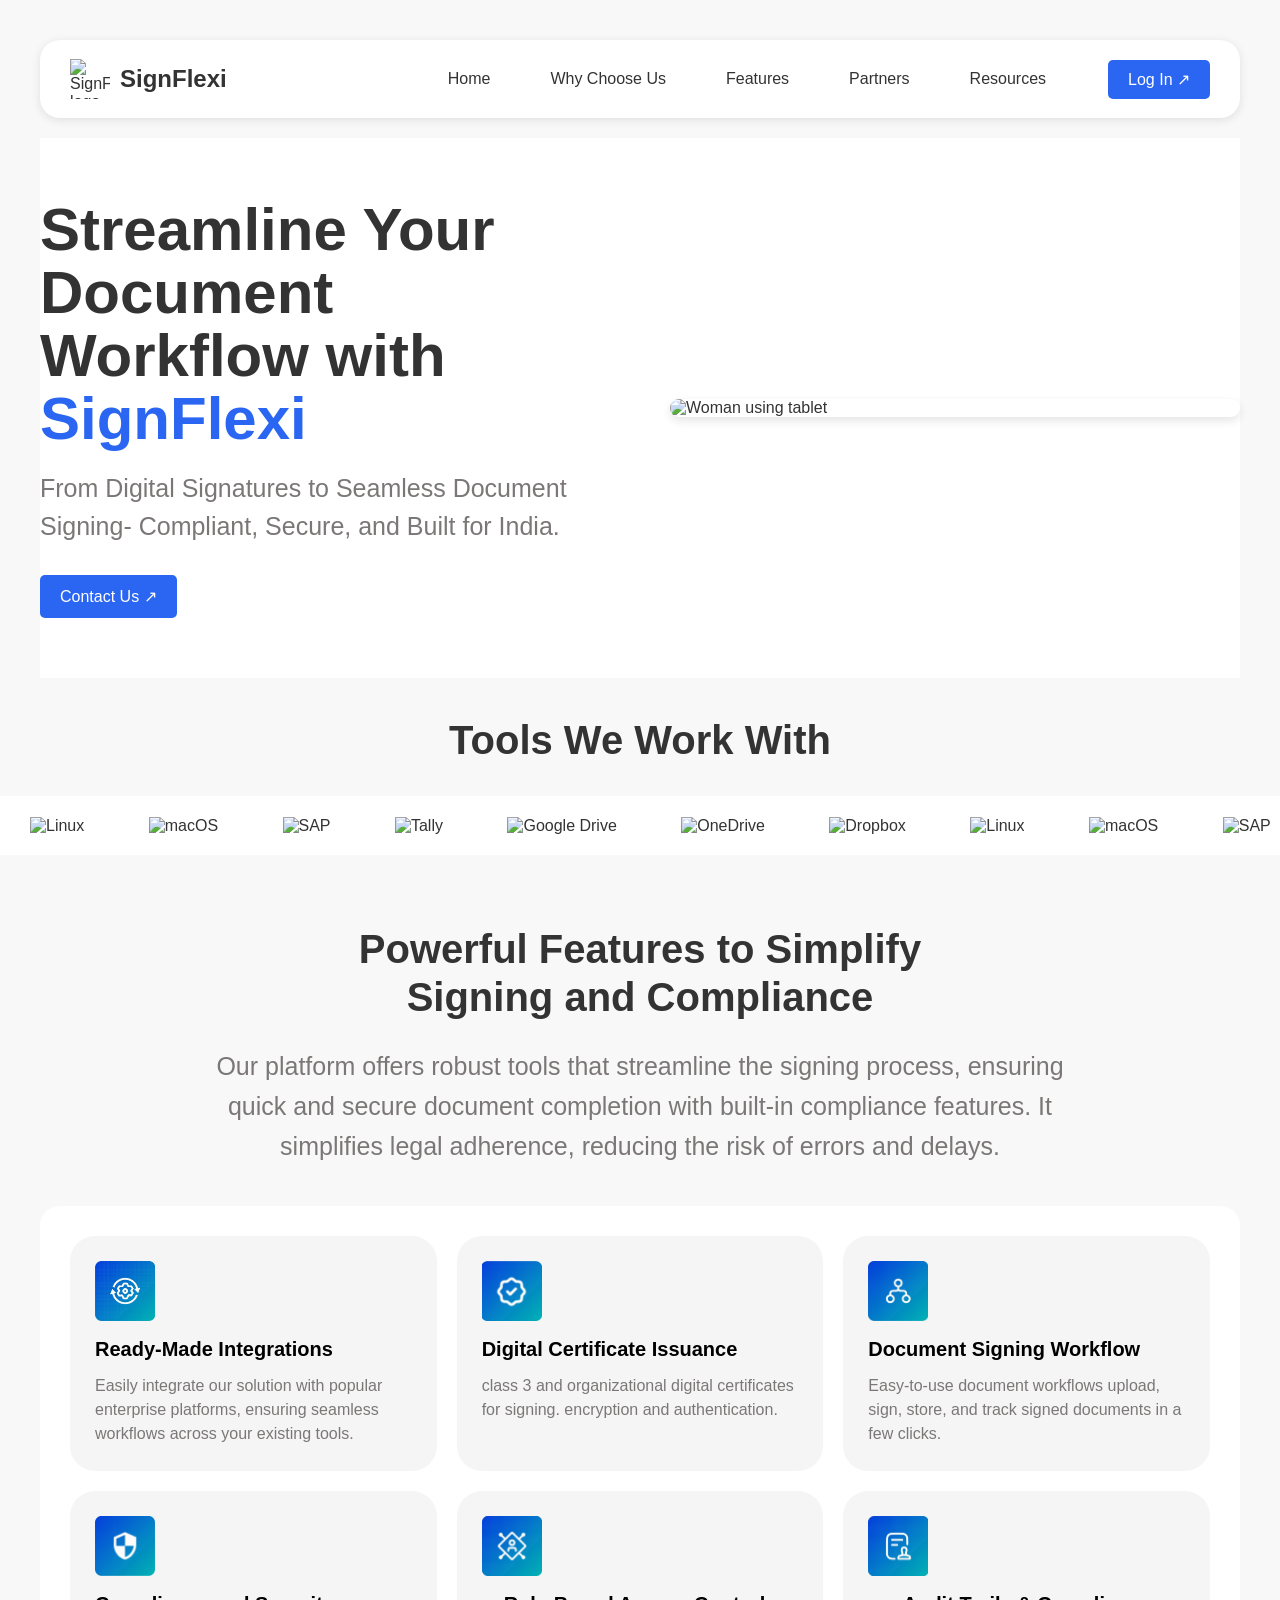
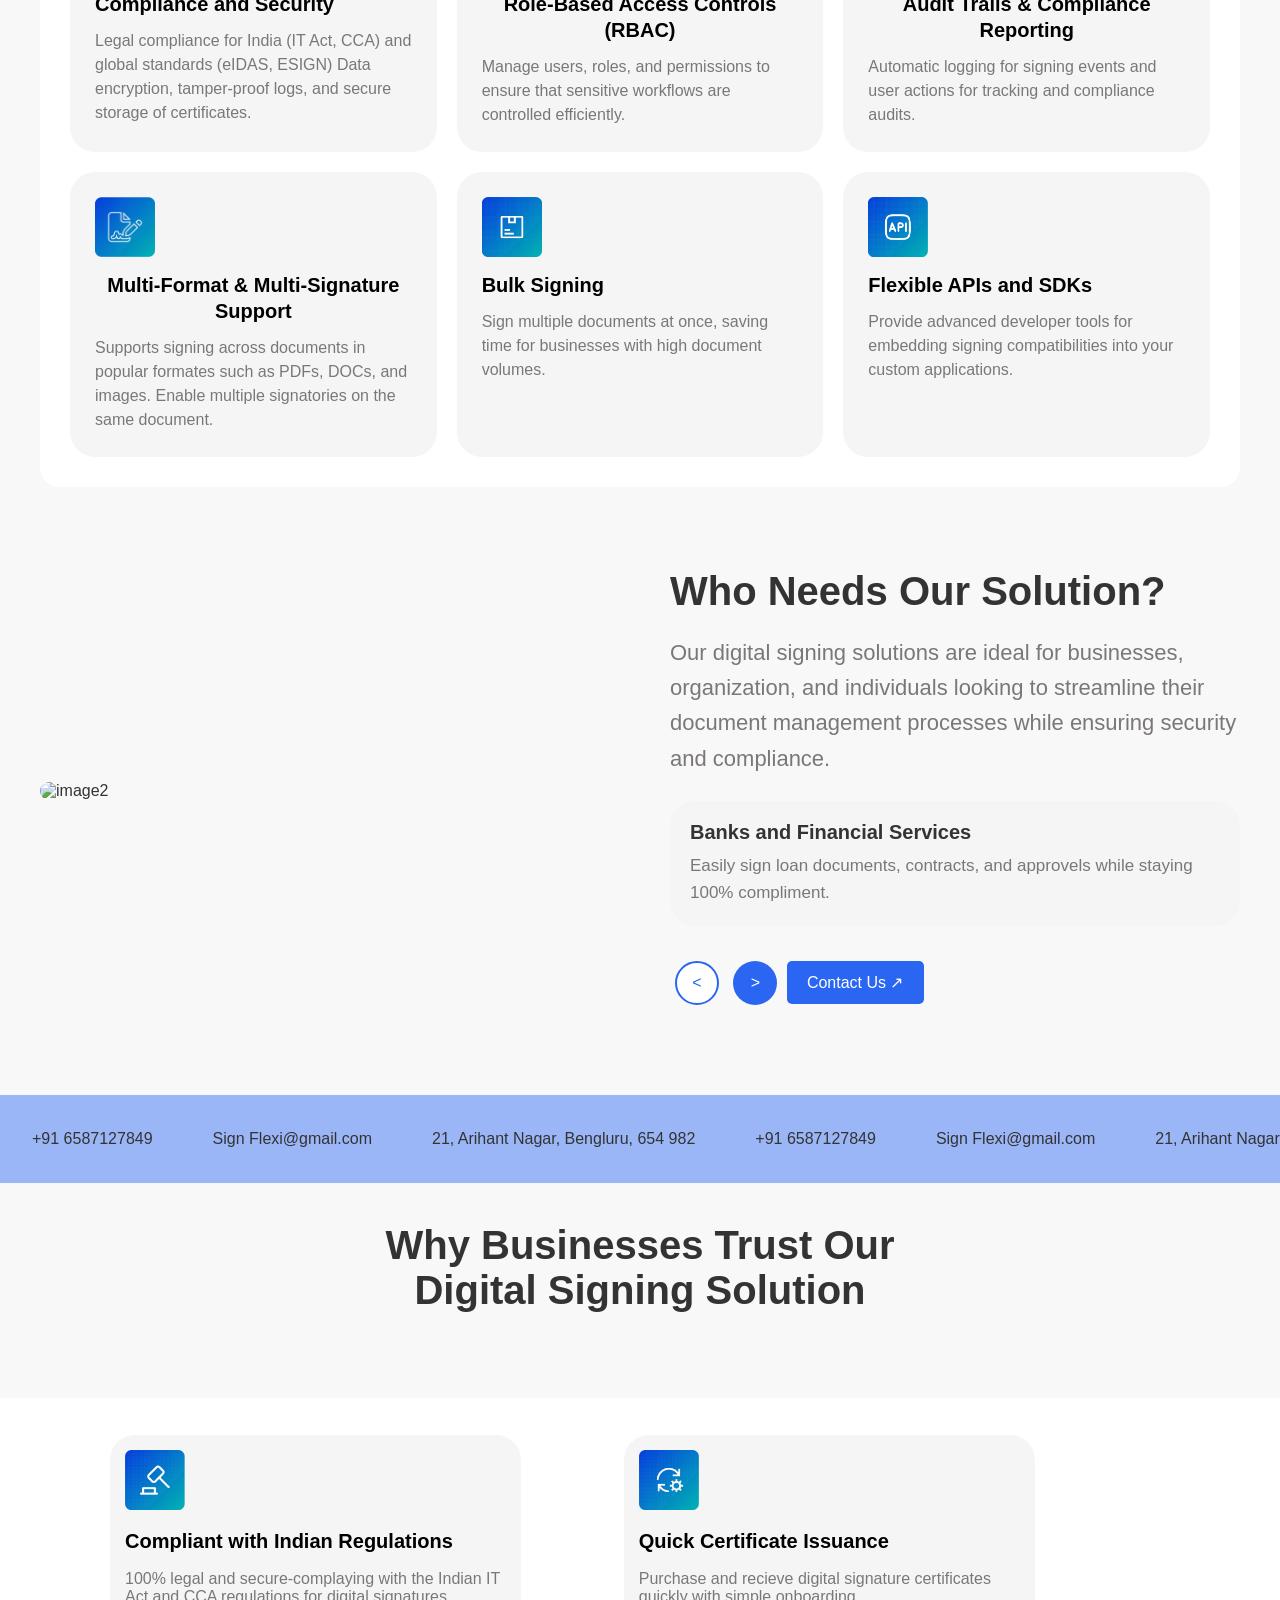
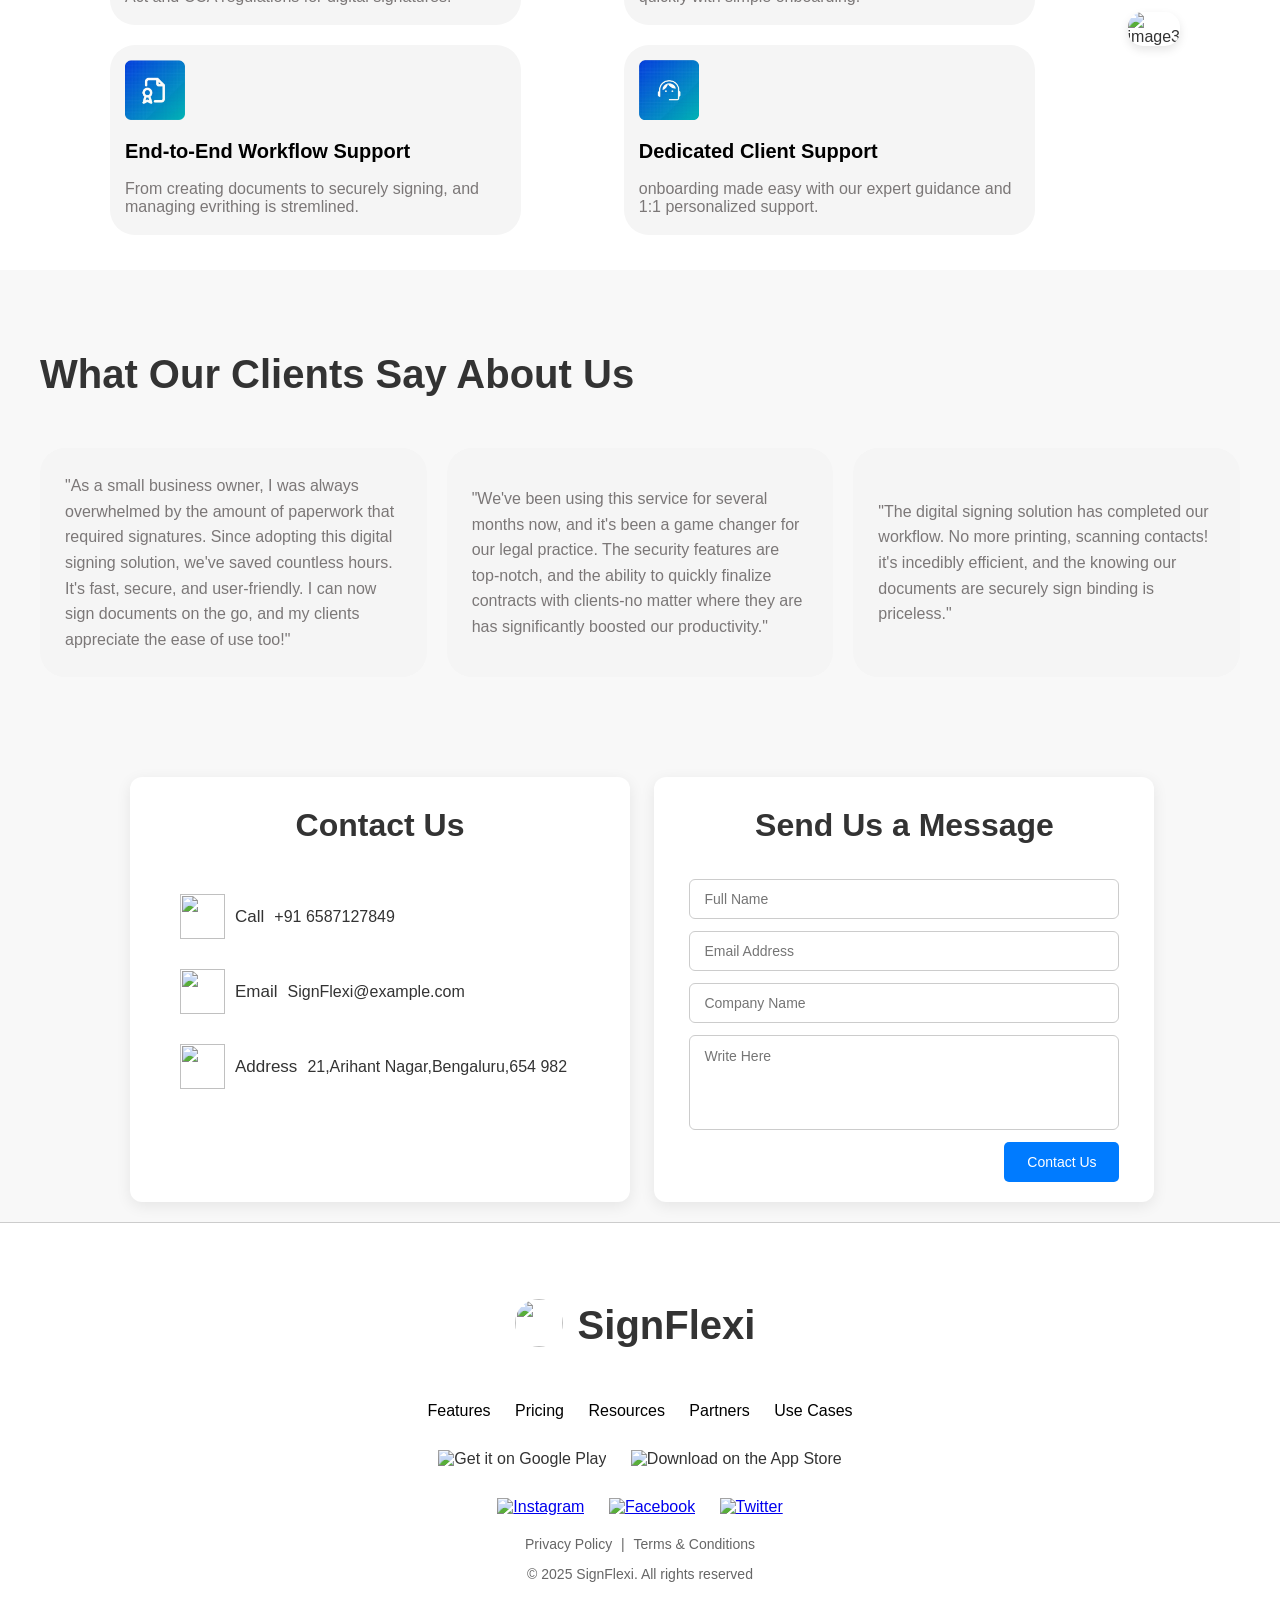
==== index.html @ f8998868 "Initial commit of existing files" ====
<!DOCTYPE html>
<html lang="en">

<head>
    <meta charset="UTF-8">
    <meta name="viewport" content="width=device-width, initial-scale=1.0">
    <title>Document</title>
    <style>
        body {
            font-family: Arial, sans-serif;
            margin: 0;
            padding: 0;
            background-color: #f8f8f8;
            color: #333;
            background-image: url("https://ecosystem.hubspot.com/marketplace/website/thrifty-theme-by-juice-tactics-snacks");
            /* background-image: url("https://img.freepik.com/free-vector/geometric-background_53876-115958.jpg?t=st=1743924946~exp=1743928546~hmac=40cf08cfdee7685ad8c302a0a9c7f4d311b266c5a59ede75f190472d97886028&w=1060"); */
        }

        * {
            box-sizing: border-box;
        }

        html {
            width: 100%;
            overflow-x: hidden;
        }

        body {
            width: 100%;
            margin: 0;
            padding: 0;
            overflow-x: hidden;
        }

        /* =========================
   HEADER / NAVIGATION
========================= */

        header {
            width: min(1200px, calc(100% - 40px));
            margin: 40px auto 20px;
            padding: 15px 30px;

            display: flex;
            align-items: center;
            justify-content: space-between;
            gap: 30px;

            background: white;
            box-shadow: 0 2px 10px rgba(0, 0, 0, 0.1);
            border-radius: 20px;

            box-sizing: border-box;
        }

        .brand {
            display: flex;
            align-items: center;
            gap: 10px;
            flex-shrink: 0;
        }

        .img-icon {
            width: 40px;
            height: 40px;
            position: static;
        }

        .img-logo {
            font-weight: bold;
            font-size: 24px;
            position: static;
            white-space: nowrap;
        }

        .button {
            margin-left: auto;
        }

        nav ul {
            display: flex;
            align-items: center;
            gap: 10px;

            list-style: none;
            padding: 0;
            margin: 0;
        }

        nav ul li {
            margin: 0;
        }

        nav ul li a {
            display: block;
            padding: 8px 10px;

            text-decoration: none;
            color: #333;
            border-radius: 6px;
            transition: 0.3s ease;
        }

        .login-btn {
            flex-shrink: 0;

            background-color: #2a66f2;
            color: white;
            padding: 10px 20px;

            border-radius: 5px;
            text-decoration: none;
            white-space: nowrap;
        }

        .hamburger {
            display: none;
        }

        /* default hover effect */
        a:hover {
            color: black;
            background: yellow;
        }

        @media (hover: hover) {

            /* when hover is supported */
            a:hover {
                color: white;
                background: black;
            }
        }

        nav ul {
            list-style: none;
            padding: 7px;
            margin: 0px;
            display: flex;
            gap: 10px;

        }

        nav ul li {
            margin: 0 15px;
        }

        nav ul li a {
            text-decoration: none;
            color: #333;
        }

        .login-btn {
            background-color: #2a66f2;
            color: white;
            padding: 10px 20px;
            border-radius: 5px;
            text-decoration: none;

        }

        /* =========================
   HERO SECTION
========================= */

        .hero {
            width: min(1200px, calc(100% - 40px));
            margin: 0 auto;

            display: flex;
            align-items: center;
            justify-content: space-between;
            gap: 60px;

            padding: 60px 0;
            background: white;
        }

        .hero-text {
            flex: 1;
            max-width: 600px;
            text-align: left;
        }

        .hero-text h1 {
            margin: 0;
            font-size: clamp(38px, 5vw, 60px);
            line-height: 1.05;
            font-weight: bold;
        }

        .hero-text span {
            color: #2a66f2;
        }

        .hero-text p {
            margin: 20px 0;
            font-size: clamp(16px, 2vw, 25px);
            line-height: 1.5;
            color: #7b7777;
        }

        .cta-btn {
            display: inline-block;

            background-color: #2a66f2;
            color: white;

            padding: 12px 20px;
            margin-top: 10px;

            border-radius: 5px;
            text-decoration: none;
            font-size: 16px;
        }

        .hero-image {
            flex: 1;
            min-width: 0;
        }

        .hero-image img {
            display: block;
            width: 100%;
            max-width: 600px;
            height: auto;

            margin-left: auto;

            border-radius: 15px;
            box-shadow: 0 4px 10px rgba(0, 0, 0, 0.1);
        }

        /* Tools Section */
        .logo-container {
            white-space: nowrap;
            overflow: hidden;
            width: 100%;
            padding: 20px 0;
            box-sizing: border-box;
            background-color: #fff;
        }

        .logo-strip {
            display: inline-block;
            animation: 0s scroll 30s linear infinite;
        }

        .logo-strip img {
            height: 35px;
            margin: 0 30px;
            vertical-align: middle;
        }

        @keyframes scroll {
            from {
                transform: translateX(100%);
            }

            to {
                transform: translateX(-100%);
            }
        }

        h2 {
            text-align: center;
            margin-top: 40px;
            font-size: 40px;
        }

        /* =========================
   POWER SECTION
========================= */

        .power {
            width: min(1000px, calc(100% - 40px));
            margin: 70px auto 40px;
            text-align: center;
        }

        .power h1 {
            margin: 0;
            padding: 0;

            font-size: clamp(30px, 4vw, 40px);
            line-height: 1.2;
        }

        .power p {
            max-width: 850px;
            margin: 25px auto 0;

            font-size: clamp(16px, 2vw, 25px);
            line-height: 1.6;

            color: #7b7777;
        }

        /* =========================
   FEATURES SECTION
========================= */

        .features {
            width: min(1200px, calc(100% - 40px));
            margin: 40px auto;
            padding: 30px;

            background: white;
            border-radius: 20px;
            text-align: center;
        }

        .first-raw {
            display: grid;
            grid-template-columns: repeat(3, 1fr);
            gap: 20px;
        }

        .container1,
        .container2,
        .container3 {
            display: contents;
        }

        .feature-card {
            width: 100%;
            min-width: 0;
            height: auto;

            padding: 25px;

            background: whitesmoke;
            color: black;

            border-radius: 25px;

            text-align: left;

            display: flex;
            flex-direction: column;
            align-items: flex-start;

            transition: transform 0.3s ease;
        }

        .feature-card:hover {
            transform: translateY(-5px);
        }

        .feature-card img {
            width: 60px;
            height: 60px;
            object-fit: cover;
            margin-bottom: 15px;
        }

        .feature-card h2 {
            margin: 0 0 12px;
            font-size: 20px;
            line-height: 1.3;
        }

        .feature-card p {
            margin: 0;
            color: #7b7777;
            line-height: 1.5;
        }

        .trust-card,
        .testimonial {
            background: whitesmoke;
            color: black;
            padding: 15px;
            margin: 10px;
            border-radius: 25px;
            display: inline-block;
            text-align: left;
            align-content: center;
            height: 215px;
            width: 375px;
        }

        /* =========================
   WHO NEEDS OUR SOLUTION
========================= */

        .who-needs {
            width: min(1200px, calc(100% - 40px));
            margin: 80px auto;

            display: grid;
            grid-template-columns: 1fr 1fr;
            align-items: center;
            gap: 60px;
        }

        .image2 {
            width: 100%;
        }

        .image2 img {
            display: block;
            width: 100%;
            height: auto;

            padding: 0;
            margin: 0;

            border-radius: 40px;
            object-fit: cover;
        }

        .who-needs>div:last-child {
            min-width: 0;
        }

        .who-needs h2 {
            margin: 0 0 20px;
            text-align: left;
            font-size: clamp(30px, 4vw, 40px);
            line-height: 1.2;
        }

        .who-needs p {
            margin: 0 0 25px;

            font-size: clamp(16px, 2vw, 22px);
            line-height: 1.6;

            color: #7b7777;
        }

        .bank-card {
            width: 100%;
            height: auto;

            padding: 20px;
            margin: 25px 0;

            background: whitesmoke;
            border-radius: 25px;

            box-sizing: border-box;
        }

        .bank-card h5 {
            margin: 0 0 8px;
            font-size: 20px;
        }

        .bank-card p {
            margin: 0;
            font-size: 17px;
        }

        /* Previous / Next buttons */
        .btn1,
        .btn2 {
            display: inline-flex;
            align-items: center;
            justify-content: center;

            width: 44px;
            height: 44px;

            padding: 0;
            margin: 10px 5px;

            border-radius: 50%;
            text-decoration: none;

            box-sizing: border-box;
        }

        .btn1 {
            background: white;
            color: #2a66f2;
            border: 2px solid #2a66f2;
        }

        .btn2 {
            background: #2a66f2;
            color: white;
        }

        .btn1 div,
        .btn2 div {
            margin: 0;
        }

        .trust-card,
        .testimonial {
            background: whitesmoke;
            color: black;
            padding: 15px;
            margin: 0px;
            border-radius: 25px;
            display: inline-block;
            text-align: left;
            align-content: center;
            height: 115px;
            width: 620px;
        }

        /* contacts Section */
        .contact-container {
            white-space: nowrap;
            color: white;
            overflow: hidden;
            width: 100%;
            padding: 20px 0;
            box-sizing: border-box;
            background-color: #9ab6f7;
        }

        .contact-strip {
            display: inline-block;
            animation: 0s scroll 30s linear infinite;
        }

        .contact-strip img {
            height: 35px;
            margin: 0 30px;
            vertical-align: middle;
        }

        @keyframes scroll {
            from {
                transform: translateX(100%);
            }

            to {
                transform: translateX(-100%);
            }
        }

        .testimonial {
            background: whitesmoke;
            color: black;
            padding: 15px;
            margin: 0px;
            border-radius: 25px;
            display: inline-block;
            text-align: left;
            align-content: center;
            height: 190px;
            width: 655px;
        }

        /* =========================
   TRUST SECTION
========================= */

        .trust-card,
        .testimonial {
            background: whitesmoke;
            color: black;
            padding: 15px;
            margin: 0px;
            border-radius: 25px;
            display: inline-block;
            text-align: left;
            align-content: center;
            height: 190px;
            width: 655px;
        }

        .trust-card h2 {
            text-align: left;
            margin-top: 16px;
            font-size: 20px;
        }

        .trust-card p {
            text-align: left;
            margin-top: 16px;
            color: #7b7777;

        }


        .trust-card img {
            height: 60px;
            width: 60px;
        }

        .trust {
            display: flex;
            align-items: center;
            justify-content: space-between;
            padding: 17px 100px;
            background: white;
            margin: 0px;
        }

        .trust-card {
            max-width: 50%;
            text-align: left;
            margin-bottom: 20px;
            margin-left: 10px;
            margin-right: 20px;
        }

        .container4 {
            margin-right: -308px;
            margin-bottom: -2px;
            margin-top: 20px;
        }

        .container5 {
            margin-right: -308px;
            margin-bottom: -2px;
            margin-top: 20px;
        }

        .image3 img {
            width: 600px;
            border-radius: 15px;
            box-shadow: 0 4px 10px rgba(0, 0, 0, 0.1);
            margin-top: -10px;
        }

        .tr a {
            position: relative;
            left: 1332px;
        }

        .review-card,
        .testimonial {
            background: whitesmoke;
            color: black;
            padding: 15px;
            margin: 0px;
            border-radius: 25px;
            display: inline-block;
            text-align: left;
            align-content: center;
            height: 190px;
            width: 655px;
        }


        /* =========================
              REVIEWS SECTION
        ========================= */

        .review {
            width: min(1200px, calc(100% - 40px));
            margin: 80px auto;

            display: grid;
            grid-template-columns: repeat(3, minmax(0, 1fr));
            gap: 20px;

            background: transparent;
            box-sizing: border-box;
        }

        .reviews {
            grid-column: 1 / -1;
            width: 100%;
        }

        .reviews h2 {
            margin: 0 0 30px;

            font-size: clamp(30px, 4vw, 40px);
            line-height: 1.2;

            text-align: left;
        }

        .container6,
        .container7,
        .container8 {
            width: 100%;
            min-width: 0;
            margin: 0;
            display: flex;
        }

        .review-card {
            width: 100%;
            min-height: 190px;
            height: 100%;

            padding: 25px;

            background: whitesmoke;
            color: black;

            border-radius: 25px;

            box-sizing: border-box;
        }

        .review-card p {
            margin: 0;

            color: #7b7777;
            line-height: 1.6;

            text-align: left;
        }

        .first-raw {
            margin: auto;
        }

        /* =========================
   CONTACT + MESSAGE SECTION
========================= */

        .contact-form,
        .message-form {
            display: inline-flex;
            vertical-align: top;

            width: 500px;
            height: 425px;

            margin: 20px 10px;
            padding: 30px 35px;

            background: white;
            border-radius: 12px;

            box-shadow: 0 4px 15px rgba(0, 0, 0, 0.08);

            box-sizing: border-box;

            position: relative;
            left: auto;
            top: 0;
        }


        /* =========================
   CONTACT FORM
========================= */

        .contact-form {
            flex-direction: column;
            margin-left: calc(50% - 510px);
            margin-right: 10px;
        }

        .contact-form h2 {
            position: static;

            margin: 0 0 35px;

            text-align: center;
            font-size: 32px;
        }

        .contact-form p {
            display: grid;
            grid-template-columns: 50px 70px 1fr;
            align-items: center;
            gap: 10px;

            margin: 12px 0;

            position: static;
        }

        .contact-form p img {
            width: 45px;
            height: 45px;

            object-fit: contain;

            position: static;
        }

        .contact-form p p1 {
            position: static;

            font-size: 17px;
            font-weight: 500;

            white-space: nowrap;
        }

        .contact-form p span {
            display: block;

            position: static;

            font-size: 16px;
            color: #333;

            line-height: 1.4;

            word-break: break-word;
        }


        /* =========================
   MESSAGE FORM
========================= */

        .message-form {
            flex-direction: column;
            margin-left: 10px;
        }

        .message-form h2 {
            margin: 0 0 35px;

            text-align: center;
            font-size: 32px;
        }

        .message-form form {
            width: 100%;
            height: auto;

            display: flex;
            flex-direction: column;

            flex: 1;
        }

        .message-form input,
        .message-form textarea {
            display: block;

            width: 100%;

            margin: 0 0 12px;
            padding: 12px 14px;

            border-radius: 6px;
            border: 1px solid #ccc;

            font-family: inherit;
            font-size: 14px;

            box-sizing: border-box;

            outline: none;

            transition: border-color 0.2s ease,
                box-shadow 0.2s ease;
        }

        .message-form input {
            height: 40px;
        }

        .message-form textarea {
            height: 95px;
            min-height: 95px;
            max-height: 95px;

            resize: none;
        }

        .message-form input:focus,
        .message-form textarea:focus {
            border-color: #2a66f2;

            box-shadow: 0 0 0 3px rgba(42, 102, 242, 0.1);
        }

        .message-form button {
            align-self: flex-end;

            width: 115px;
            height: 40px;

            margin-top: auto;

            padding: 0;

            background: #007bff;
            color: white;

            border: none;
            border-radius: 5px;

            cursor: pointer;

            font-size: 14px;

            position: static;

            transition: background 0.2s ease,
                transform 0.2s ease;
        }

        .message-form button:hover {
            background: #0056b3;
            transform: translateY(-1px);
        }

        .footer {
            text-align: center;
            background: #fff;
            padding: 40px 20px;
            border-top: 1px solid #ccc;
        }

        .contact-card {
            width: 350px;
            padding: 40px 35px;
            border-radius: 25px;
            color: #fff;
            background: linear-gradient(135deg, #0a3d91, #14b8c5);
            position: relative;
        }

        .contact-card h2 {
            font-size: 32px;
            margin-bottom: 35px;
        }

        .info {
            display: flex;
            align-items: center;
            margin-bottom: 25px;
        }

        .icon {
            width: 48px;
            height: 48px;
            background: rgba(255, 255, 255, 0.2);
            border-radius: 50%;
            display: flex;
            align-items: center;
            justify-content: center;
            margin-right: 15px;
            font-size: 18px;
        }

        .text h4 {
            font-size: 18px;
            margin-bottom: 4px;
        }

        .text p {
            font-size: 14px;
            opacity: 0.9;
        }

        .social {
            position: absolute;
            bottom: 25px;
            left: 35px;
            display: flex;
            gap: 15px;
        }

        .social span {
            width: 40px;
            height: 40px;
            background: rgba(255, 255, 255, 0.2);
            border-radius: 50%;
            display: flex;
            align-items: center;
            justify-content: center;
            cursor: pointer;
            transition: 0.3s;
        }

        .social span:hover {
            background: rgba(255, 255, 255, 0.35);
        }


        .logo-section {
            display: flex;
            justify-content: center;
            align-items: center;
            gap: 10px;
            margin-bottom: 20px;
        }

        .logo-section img {
            left: 0px;
        }

        .logo-section h2 {
            position: relative;
            right: 10px;
        }

        .logo {
            width: 40px;
            height: 40px;
        }

        .footer-nav {
            margin-bottom: 20px;
        }

        .footer-nav a {
            margin: 0 10px;
            text-decoration: none;
            color: #000;
            font-weight: 500;
        }

        .store-buttons {
            position: relative;
        }

        .store-buttons img {
            height: 40px;
            margin: 10px;
        }

        .social-icons {
            margin: 20px 0;
            position: relative;
        }

        .social-icons a img {
            width: 35px;
            height: 30px;
            margin: 0 10px;
        }

        .footer-bottom {
            font-size: 14px;
            color: #666;
        }

        .footer-bottom a {
            text-decoration: none;
            color: #666;
            margin: 0 5px;
        }

        .h1 {
            flex-direction: column;
        }

        .contact-form p {
            display: flex;
            align-items: center;
            gap: 10px;
            margin: 15px;
        }

        .contact-form p span {
            position: static !important;
            left: 0 !important;
            top: 0 !important;
        }

        .contact-form p p1 {
            position: static !important;
            left: 0 !important;
            bottom: 0 !important;
        }

        /* =========================================================
   RESPONSIVE DESIGN
   Desktop CSS above this section remains unchanged.
========================================================= */


        /* =========================================================
   TABLET / SMALL LAPTOP
   1024px and below
========================================================= */

        @media (max-width: 1024px) {

            /* =========================
       GLOBAL
    ========================= */

            header,
            .hero,
            .features,
            .who-needs,
            .review {
                width: calc(100% - 40px);
            }


            /* =========================
       HEADER / NAVBAR
    ========================= */

            header {
                margin: 25px auto 15px;
                padding: 12px 20px;
                gap: 15px;
            }

            .img-icon {
                width: 36px;
                height: 36px;
            }

            .img-logo {
                font-size: 21px;
            }

            nav ul {
                gap: 4px;
            }

            nav ul li {
                margin: 0 5px;
            }

            nav ul li a {
                padding: 7px 8px;
                font-size: 13px;
            }

            .login-btn {
                padding: 9px 15px;
                font-size: 13px;
            }


            /* =========================
       HERO
    ========================= */

            .hero {
                gap: 35px;
                padding: 45px 0;
            }

            .hero-text h1 {
                font-size: clamp(34px, 5vw, 48px);
            }

            .hero-text p {
                font-size: 17px;
            }


            /* =========================
       TOOLS / LOGOS
    ========================= */

            .logo-strip img {
                height: 30px;
                margin: 0 18px;
            }


            /* =========================
       POWER SECTION
    ========================= */

            .power {
                width: calc(100% - 40px);
                margin: 55px auto 30px;
            }

            .power h1 {
                font-size: 34px;
            }

            .power p {
                font-size: 18px;
            }


            /* =========================
       FEATURES
    ========================= */

            .features {
                padding: 25px;
            }

            .first-raw {
                grid-template-columns: repeat(2, minmax(0, 1fr));
                gap: 15px;
            }

            .feature-card {
                padding: 20px;
            }

            .feature-card img {
                width: 50px;
                height: 50px;
            }

            .feature-card h2 {
                font-size: 17px;
            }

            .feature-card p {
                font-size: 14px;
            }


            /* =========================
       WHO NEEDS
    ========================= */

            .who-needs {
                grid-template-columns: 1fr 1fr;
                gap: 35px;
                margin: 60px auto;
            }

            .who-needs h2 {
                font-size: 32px;
            }

            .who-needs p {
                font-size: 17px;
            }

            .bank-card {
                padding: 18px;
            }


            /* =========================
       TRUST SECTION
    ========================= */

            .trust {
                padding: 20px 35px;
            }

            .trust-card {
                width: min(100%, 600px);
                max-width: 100%;
            }

            .container4,
            .container5 {
                margin-right: 0;
            }

            .image3 img {
                width: min(100%, 500px);
                height: auto;
            }

            .tr a {
                left: 0;
            }


            /* =========================
       REVIEWS
    ========================= */

            .review {
                gap: 15px;
                margin: 60px auto;
            }

            .review-card {
                min-height: 190px;
                height: 100%;
                padding: 20px;
            }

            .reviews h2 {
                font-size: 32px;
            }


            /* =========================
       CONTACT + MESSAGE
    ========================= */

            .contact-form,
            .message-form {
                width: calc(50% - 25px) !important;
                max-width: 500px;
                height: 400px !important;

                position: static !important;

                margin: 20px 10px !important;
                left: auto !important;
                right: auto !important;
                top: auto !important;

                vertical-align: top;
            }

            .contact-form h2,
            .message-form h2 {
                position: static !important;
                margin: 0 0 30px;
                text-align: center;
            }

            .contact-form p {
                position: static !important;
                margin: 15px 0;
            }

            .contact-form p span,
            .contact-form p p1 {
                position: static !important;
            }

            .message-form form {
                height: auto;
            }

            .message-form input,
            .message-form textarea {
                width: 100%;
            }

            .message-form button {
                position: static !important;
                left: auto !important;
            }


            /* =========================
       FOOTER
    ========================= */

            .footer {
                padding: 35px 20px;
            }

        }


        /* =========================================================
   TABLET / MOBILE
   768px and below
========================================================= */

        @media (max-width: 768px) {

            /* =========================
       GLOBAL
    ========================= */

            body {
                overflow-x: hidden;
            }

            header,
            .hero,
            .features,
            .who-needs,
            .review {
                width: calc(100% - 30px);
            }


            /* =========================
       NAVBAR
    ========================= */

            header {
                margin: 15px auto;
                padding: 10px 15px !important;

                flex-direction: row;
                align-items: center;
                justify-content: space-between;

                gap: 10px;
            }

            .brand {
                flex-shrink: 0;
            }

            .img-icon {
                width: 32px;
                height: 32px;
            }

            .img-logo {
                font-size: 19px;
            }

            .hamburger {
                display: block !important;

                font-size: 28px;

                background: none;
                border: none;

                cursor: pointer;

                margin-left: auto;
            }

            .button ul {
                display: none;

                flex-direction: column;
                align-items: center;

                width: 100%;

                padding: 10px 0;
                margin: 0;

                gap: 5px;
            }

            .button ul.show {
                display: flex !important;
            }

            .button ul li {
                width: 100%;
                margin: 0;
                text-align: center;
            }

            .button ul li a {
                width: 100%;
                padding: 10px;
            }

            .login-btn {
                display: block;
                margin: 5px auto;
            }


            /* =========================
       HERO
    ========================= */

            .hero {
                flex-direction: column;

                gap: 30px;
                padding: 35px 15px;

                text-align: center;
            }

            .hero-text {
                width: 100%;
                max-width: 100%;
                text-align: center;
            }

            .hero-text h1 {
                font-size: clamp(30px, 7vw, 42px);
            }

            .hero-text p {
                font-size: 16px;
                line-height: 1.5;
            }

            .hero-image {
                width: 100%;
            }

            .hero-image img {
                width: 100%;
                max-width: 600px;
                margin: 0 auto;
            }


            /* =========================
       TOOLS / LOGOS
    ========================= */

            .logo-container {
                padding: 15px 0;
            }

            .logo-strip img {
                height: 28px;
                margin: 0 15px;
            }


            /* =========================
       POWER
    ========================= */

            .power {
                width: calc(100% - 30px);
                margin: 45px auto 25px;
            }

            .power h1 {
                font-size: clamp(26px, 6vw, 34px);
            }

            .power p {
                font-size: 16px;
                line-height: 1.5;
            }


            /* =========================
       FEATURES
    ========================= */

            .features {
                padding: 20px;
                margin: 30px auto;
            }

            .first-raw {
                grid-template-columns: repeat(2, minmax(0, 1fr));
                gap: 12px;
            }

            .container1,
            .container2,
            .container3 {
                display: contents;
            }

            .feature-card {
                width: 100%;
                min-width: 0;
                height: auto;

                padding: 16px;

                margin: 0;
            }

            .feature-card img {
                width: 45px;
                height: 45px;

                margin-bottom: 10px;
            }

            .feature-card h2 {
                font-size: 15px;
                line-height: 1.25;
            }

            .feature-card p {
                font-size: 12px;
                line-height: 1.45;
            }


            /* =========================
       WHO NEEDS
    ========================= */

            .who-needs {
                grid-template-columns: 1fr;

                gap: 25px;

                margin: 50px auto;
            }

            .image2 {
                width: 100%;
            }

            .image2 img {
                width: 100%;
                height: auto;

                padding: 0;
                margin: 0;
            }

            .who-needs>div:last-child {
                width: 100%;
            }

            .who-needs h2 {
                font-size: clamp(26px, 6vw, 34px);
                text-align: center;
            }

            .who-needs p {
                font-size: 16px;
                line-height: 1.5;
            }

            .bank-card {
                width: 100%;
                margin: 20px 0;
            }

            .btn1,
            .btn2 {
                width: 38px;
                height: 38px;
            }


            /* =========================
       CONTACT STRIP
    ========================= */

            .contact-container {
                height: auto;
                overflow: hidden;

                padding: 12px 10px;
            }

            .contact-strip {
                animation: none;
                display: block;

                white-space: normal;

                text-align: center;
            }

            .contact-strip img {
                height: 25px;
                margin: 5px 10px;
            }


            /* =========================
       TRUST SECTION
    ========================= */

            .tr {
                padding: 20px 15px;

                display: flex;
                flex-direction: column;
                align-items: center;
            }

            .tr h2 {
                position: static !important;

                margin: 0 0 10px;

                text-align: center;

                font-size: clamp(24px, 6vw, 32px);
            }

            .tr a {
                position: static !important;

                display: inline-block;

                margin: 10px 0;
            }

            .trust {
                display: flex;
                flex-direction: column;

                align-items: center;

                padding: 20px 15px;
            }

            .container4,
            .container5 {
                width: 100%;

                margin: 0;

                display: flex;
                flex-direction: column;

                align-items: center;
            }

            .trust-card {
                width: min(100%, 620px);
                max-width: 100%;

                height: auto;

                margin: 10px auto;

                box-sizing: border-box;
            }

            .image3 {
                width: 100%;

                display: flex;
                justify-content: center;
            }

            .image3 img {
                width: min(100%, 600px);
                height: auto;

                margin: 10px auto;
            }


            /* =========================
       REVIEWS
    ========================= */

            .review {
                width: calc(100% - 30px);

                margin: 50px auto;

                display: grid;

                grid-template-columns: repeat(2, minmax(0, 1fr));

                gap: 15px;

                background: transparent;
            }

            .reviews {
                grid-column: 1 / -1;
                width: 100%;
            }

            .reviews h2 {
                margin: 0 0 20px;

                font-size: clamp(25px, 6vw, 32px);

                text-align: center;
            }

            .container6,
            .container7,
            .container8 {
                width: 100%;
                min-width: 0;
                margin: 0;

                display: flex;
            }

            .review-card {
                width: 100%;
                height: 100%;
                min-height: 180px;

                margin: 0;
                padding: 18px;
            }

            .review-card p {
                font-size: 14px;
                line-height: 1.5;
            }


            /* =========================
       CONTACT + MESSAGE
    ========================= */

            .contact-form,
            .message-form {
                width: calc(100% - 30px) !important;
                max-width: 500px;

                height: auto !important;
                min-height: 400px;

                display: flex !important;
                flex-direction: column;

                position: static !important;

                margin: 15px auto !important;

                left: auto !important;
                right: auto !important;
                top: auto !important;

                padding: 25px !important;

                box-sizing: border-box;
            }

            .contact-form h2,
            .message-form h2 {
                position: static !important;

                margin: 0 0 30px !important;

                text-align: center;

                font-size: 28px;
            }

            .contact-form p {
                display: grid;

                grid-template-columns: 45px 65px 1fr;

                align-items: center;

                gap: 8px;

                margin: 12px 0 !important;

                position: static !important;
            }

            .contact-form p img {
                width: 40px;
                height: 40px;

                position: static !important;
            }

            .contact-form p p1 {
                position: static !important;

                font-size: 15px;
            }

            .contact-form p span {
                position: static !important;

                font-size: 14px;

                line-height: 1.4;
            }

            .message-form form {
                width: 100%;
                height: auto;

                display: flex;
                flex-direction: column;

                flex: 1;
            }

            .message-form input,
            .message-form textarea {
                width: 100% !important;

                margin: 0 0 12px;

                box-sizing: border-box;
            }

            .message-form textarea {
                height: 95px;

                min-height: 95px;
                max-height: 95px;

                resize: none;
            }

            .message-form button {
                width: 115px !important;
                height: 40px;

                align-self: flex-end;

                margin-top: auto;

                position: static !important;
                left: auto !important;

                padding: 0;
            }


            /* =========================
       FOOTER
    ========================= */

            .footer {
                padding: 30px 15px;
            }

            .logo-section {
                flex-direction: column;
            }

            .footer-nav {
                display: flex;

                flex-wrap: wrap;

                justify-content: center;

                gap: 5px;
            }

            .footer-nav a {
                display: inline-block;

                margin: 5px 8px;
            }

            .store-buttons {
                position: static;
            }

            .store-buttons img {
                height: 32px;

                margin: 5px;
            }

            .social-icons {
                margin: 15px 0;
            }

            .social-icons a img {
                width: 30px;
                height: 28px;

                margin: 0 5px;
            }

            .footer-bottom {
                font-size: 12px;
                line-height: 1.5;
            }

        }


        /* =========================================================
   SMALL MOBILE
   480px and below
========================================================= */

        @media (max-width: 480px) {

            /* =========================
       GLOBAL
    ========================= */

            header,
            .hero,
            .features,
            .who-needs,
            .review {
                width: calc(100% - 20px);
            }


            /* =========================
       NAVBAR
    ========================= */

            header {
                padding: 8px 12px !important;
                border-radius: 14px;
            }

            .img-icon {
                width: 28px;
                height: 28px;
            }

            .img-logo {
                font-size: 17px;
            }

            .hamburger {
                font-size: 25px;
            }


            /* =========================
       HERO
    ========================= */

            .hero {
                padding: 25px 10px;
                gap: 20px;
            }

            .hero-text h1 {
                font-size: 30px;
            }

            .hero-text p {
                font-size: 14px;
            }

            .cta-btn {
                padding: 10px 16px;
                font-size: 14px;
            }


            /* =========================
       TOOLS
    ========================= */

            .logo-strip img {
                height: 24px;
                margin: 0 10px;
            }


            /* =========================
       POWER
    ========================= */

            .power {
                width: calc(100% - 20px);
                margin: 35px auto 20px;
            }

            .power h1 {
                font-size: 25px;
            }

            .power p {
                font-size: 14px;
            }


            /* =========================
       FEATURES
    ========================= */

            .features {
                padding: 12px;
                border-radius: 15px;
            }

            .first-raw {
                grid-template-columns: 1fr;
                gap: 10px;
            }

            .feature-card {
                padding: 15px;
            }

            .feature-card img {
                width: 40px;
                height: 40px;
            }

            .feature-card h2 {
                font-size: 15px;
            }

            .feature-card p {
                font-size: 12px;
            }


            /* =========================
       WHO NEEDS
    ========================= */

            .who-needs {
                width: calc(100% - 20px);

                margin: 40px auto;
                gap: 20px;
            }

            .who-needs h2 {
                font-size: 26px;
            }

            .who-needs p {
                font-size: 14px;
            }

            .bank-card {
                padding: 15px;
            }


            /* =========================
       TRUST
    ========================= */

            .trust {
                padding: 15px 10px;
            }

            .trust-card {
                padding: 15px;

                border-radius: 20px;
            }

            .trust-card h2 {
                font-size: 18px;
            }

            .trust-card p {
                font-size: 13px;
            }

            .image3 img {
                border-radius: 12px;
            }


            /* =========================
       REVIEWS
    ========================= */

            .review {
                width: calc(100% - 20px);

                grid-template-columns: 1fr;

                gap: 12px;

                margin: 40px auto;
            }

            .reviews h2 {
                font-size: 25px;
                text-align: center;
            }

            .reviews {
                grid-column: 1;
            }

            .container6,
            .container7,
            .container8 {
                width: 100%;
            }

            .review-card {
                min-height: 170px;
                padding: 16px;
            }


            /* =========================
       CONTACT + MESSAGE
    ========================= */

            .contact-form,
            .message-form {
                width: calc(100% - 20px) !important;

                min-height: 380px;

                padding: 20px !important;

                border-radius: 12px;
            }

            .contact-form h2,
            .message-form h2 {
                font-size: 25px;

                margin-bottom: 25px !important;
            }

            .contact-form p {
                grid-template-columns: 40px 55px 1fr;

                gap: 6px;
            }

            .contact-form p img {
                width: 35px;
                height: 35px;
            }

            .contact-form p p1 {
                font-size: 14px;
            }

            .contact-form p span {
                font-size: 13px;
            }

            .message-form input {
                height: 38px;
            }

            .message-form textarea {
                height: 90px;

                min-height: 90px;
                max-height: 90px;
            }

            .message-form button {
                width: 110px !important;
                height: 38px;
            }


            /* =========================
       FOOTER
    ========================= */

            .footer {
                padding: 25px 10px;
            }

            .footer-nav a {
                font-size: 13px;
                margin: 4px 6px;
            }

            .store-buttons img {
                height: 30px;
            }

            .footer-bottom {
                font-size: 11px;
            }

        }


        /* =========================================================
   VERY SMALL PHONES
   375px and below
========================================================= */

        @media (max-width: 375px) {

            .hero-text h1 {
                font-size: 27px;
            }

            .power h1 {
                font-size: 23px;
            }

            .feature-card h2 {
                font-size: 14px;
            }

            .feature-card p {
                font-size: 11px;
            }

            .trust-card h2 {
                font-size: 17px;
            }

            .review-card {
                min-height: 160px;
            }

            .contact-form,
            .message-form {
                width: calc(100% - 10px) !important;
                padding: 17px !important;
            }

            .contact-form p {
                grid-template-columns: 35px 50px 1fr;
            }

            .contact-form p span {
                font-size: 12px;
            }

            .message-form button {
                width: 105px !important;
            }

        }
    </style>

    <script>
        function toggleMenu() {
            const nav = document.querySelector('.button ul');
            nav.classList.toggle('show');
        }
    </script>

</head>

<body>
    <header>
        <div class="brand">
            <img src="https://cdn-icons-png.flaticon.com/512/16787/16787080.png" class="img-icon" alt="SignFlexi logo">
            <div class="img-logo">SignFlexi</div>
        </div>

        <button class="hamburger" onclick="toggleMenu()" aria-label="Toggle navigation">
            ☰
        </button>

        <nav class="button">
            <ul>
                <li><a href="#">Home</a></li>
                <li><a href="#">Why Choose Us</a></li>
                <li><a href="#">Features</a></li>
                <li><a href="#">Partners</a></li>
                <li><a href="#">Resources</a></li>
            </ul>
        </nav>

        <a href="#" class="login-btn">Log In &#8599;</a>
    </header>

    <!-- Hero Section -->
    <section class="hero">
        <div class="hero-text">
            <h1>Streamline Your Document Workflow with <span>SignFlexi</span></h1>
            <p>From Digital Signatures to Seamless Document Signing- Compliant, Secure, and Built for India.</p>
            <a href="#" class="cta-btn">Contact Us &#8599;</a>
        </div>
        <div class="hero-image">
            <img src="https://img.freepik.com/premium-photo/she-keeps-tabs-everything-cropped-shot-young-businesswoman-working-her-office_590464-48203.jpg?w=1060"
                alt="Woman using tablet">
        </div>
    </section>

    <!-- Tools Section -->
    <section class="tools">
        <h2>Tools We Work With</h2>

        <div class="logo-container">
            <div class="logo-strip">
                <div class="tool-logos">
                    <!-- Repeat logos for smooth loop -->
                    <img src="https://encrypted-tbn0.gstatic.com/images?q=tbn:ANd9GcSCmXtLPjBXMhNAvJzFKHHHYA3cZ1Lw01mK4w&s"
                        alt="Linux">
                    <img src="https://logospng.org/wp-content/uploads/macos.png" alt="macOS">
                    <img src="https://upload.wikimedia.org/wikipedia/commons/thumb/5/59/SAP_2011_logo.svg/1200px-SAP_2011_logo.svg.png"
                        alt="SAP">
                    <img src="https://solnetindia.com/wp-content/uploads/2024/10/tally.png" alt="Tally">
                    <img src="https://upload.wikimedia.org/wikipedia/commons/f/fb/Google_Drive_-_New_Logo.png"
                        alt="Google Drive">
                    <img src="https://www.cdnlogo.com/logos/o/52/onedrive.svg" alt="OneDrive">
                    <img src="https://upload.wikimedia.org/wikipedia/commons/2/23/Dropbox_Logo_01.svg" alt="Dropbox">

                    <!-- Repeat again -->
                    <img src="https://encrypted-tbn0.gstatic.com/images?q=tbn:ANd9GcSCmXtLPjBXMhNAvJzFKHHHYA3cZ1Lw01mK4w&s"
                        alt="Linux">
                    <img src="https://logospng.org/wp-content/uploads/macos.png" alt="macOS">
                    <img src="https://upload.wikimedia.org/wikipedia/commons/thumb/5/59/SAP_2011_logo.svg/1200px-SAP_2011_logo.svg.png"
                        alt="SAP">
                    <img src="https://solnetindia.com/wp-content/uploads/2024/10/tally.png" alt="Tally">
                    <img src="https://upload.wikimedia.org/wikipedia/commons/f/fb/Google_Drive_-_New_Logo.png"
                        alt="Google Drive">
                    <img src="https://www.cdnlogo.com/logos/o/52/onedrive.svg" alt="OneDrive">
                    <img src="https://upload.wikimedia.org/wikipedia/commons/2/23/Dropbox_Logo_01.svg" alt="Dropbox">

                    <img src="https://encrypted-tbn0.gstatic.com/images?q=tbn:ANd9GcSCmXtLPjBXMhNAvJzFKHHHYA3cZ1Lw01mK4w&s"
                        alt="Linux">
                    <img src="https://logospng.org/wp-content/uploads/macos.png" alt="macOS">
                    <img src="https://upload.wikimedia.org/wikipedia/commons/thumb/5/59/SAP_2011_logo.svg/1200px-SAP_2011_logo.svg.png"
                        alt="SAP">
                    <img src="https://solnetindia.com/wp-content/uploads/2024/10/tally.png" alt="Tally">
                    <img src="https://upload.wikimedia.org/wikipedia/commons/f/fb/Google_Drive_-_New_Logo.png"
                        alt="Google Drive">
                    <img src="https://www.cdnlogo.com/logos/o/52/onedrive.svg" alt="OneDrive">
                    <img src="https://upload.wikimedia.org/wikipedia/commons/2/23/Dropbox_Logo_01.svg" alt="Dropbox">

                </div>
    </section>

    <section class="power">
        <h1>Powerful Features to Simplify <br> Signing and Compliance</h1>

        <p>
            Our platform offers robust tools that streamline the signing process,
            ensuring quick and secure document completion with built-in compliance
            features. It simplifies legal adherence, reducing the risk of errors
            and delays.
        </p>
    </section>

    <section class="features">
        <div class="first-raw">
            <div class="container1">
                <div class="feature-card"><img src="img1.jpeg" alt="img">
                    <h2>Ready-Made Integrations</h2>
                    <p>Easily integrate our solution with popular enterprise
                        platforms, ensuring seamless workflows across your
                        existing tools.</p>
                </div>
                <div class="feature-card"><img src="img2.jpeg" alt="img">
                    <h2>Digital Certificate Issuance</h2>
                    <p>class 3 and organizational digital certificates for signing. encryption and authentication.</p>
                </div>
                <div class="feature-card"><img src="img3.jpeg" alt="img">
                    <h2>Document Signing Workflow</h2>
                    <p>Easy-to-use document workflows upload, sign, store, and track signed documents in a few clicks.
                    </p>
                </div>
            </div>
            <div class="container2">
                <div class="feature-card"><img src="img4.jpeg" alt="img">
                    <h2>Compliance and Security</h2>
                    <p>Legal compliance for India (IT Act, CCA) and global standards (eIDAS, ESIGN) Data encryption,
                        tamper-proof logs, and secure storage of certificates.</p>
                </div>
                <div class="feature-card"><img src="img5.jpeg" alt="img">
                    <h2>Role-Based Access Controls (RBAC)</h2>
                    <p>Manage users, roles, and permissions to ensure that sensitive workflows are controlled
                        efficiently.
                    </p>
                </div>
                <div class="feature-card"><img src="img6.jpeg" alt="img">
                    <h2>Audit Trails & Compliance Reporting</h2>
                    <p>Automatic logging for signing events and user actions for tracking and compliance audits.</p>
                </div>
            </div>
            <div class="container3">
                <div class="feature-card"><img src="img7.jpeg" alt="img">
                    <h2>Multi-Format & Multi-Signature Support</h2>
                    <p>Supports signing across documents in popular formates such as PDFs, DOCs, and images. Enable
                        multiple
                        signatories on the same document.</p>
                </div>
                <div class="feature-card"><img src="img8.jpeg" alt="img">
                    <h2>Bulk Signing</h2>
                    <p>Sign multiple documents at once, saving time for businesses with high document volumes.</p>
                </div>
                <div class="feature-card"><img src="img9.jpeg" alt="img">
                    <h2>Flexible APIs and SDKs</h2>
                    <p>Provide advanced developer tools for embedding signing compatibilities into your custom
                        applications.
                    </p>
                </div>
            </div>
        </div>
    </section>

    <section class="who-needs">
        <div class="image2">
            <img src="https://img.freepik.com/free-photo/online-statistics_1098-15646.jpg?t=st=1744087574~exp=1744091174~hmac=b6f9c6f8b0f9f736feeb2f953d00811c2bade1acd29e56b70b92c4f85d602c52&w=1060"
                alt="image2">
        </div>
        <div>
            <h2>Who Needs Our Solution?</h2>
            <p>Our digital signing solutions are ideal for businesses, organization, and individuals looking to
                streamline
                their document management processes while ensuring security and compliance.</p>

            <div class="bank-card">
                <h5>Banks and Financial Services</h5>
                <p>Easily sign loan documents, contracts, and approvels while staying 100% compliment.</p>
            </div>
            <a href="#" class="btn1">
                <div>
                    < </div>
            </a>
            <a href="#" class="btn2">
                <div> > </div>
            </a>
            <a href="#" class="cta-btn">Contact Us &#8599;</a>
        </div>
    </section>

    <section class="contact">
        <div class="contact-container">
            <div class="contact-strip">
                <div class="contact-logos">
                    <nav>
                        <ul>
                            <li><a href="#">+91 6587127849</a></li>
                            <li><a href="#">Sign Flexi@gmail.com</a></li>
                            <li><a href="#">21, Arihant Nagar, Bengluru, 654 982</a></li>
                            <li><a href="#">+91 6587127849</a></li>
                            <li><a href="#">Sign Flexi@gmail.com</a></li>
                            <li><a href="#">21, Arihant Nagar, Bengluru, 654 982</a></li>
                            <li><a href="#">+91 6587127849</a></li>
                            <li><a href="#">Sign Flexi@gmail.com</a></li>
                            <li><a href="#">21, Arihant Nagar, Bengluru, 654 982</a></li>
                        </ul>
                    </nav>
                </div>
            </div>
        </div>
    </section>

    <div class="tr">
        <h2>Why Businesses Trust Our<br> Digital Signing Solution</h2><a href="#" class="cta-btn">Contact Us</a>
    </div>
    <section class="trust">
        <div class="container4">
            <div class="trust-card"><img src="img10.jpeg" alt="">
                <h2>Compliant with Indian Regulations</h2>
                <p>100% legal and secure-complaying with the Indian IT Act and CCA regulations for digital signatures.
                </p>
            </div>
            <div class="trust-card"><img src="img11.jpeg" alt="">
                <h2>End-to-End Workflow Support</h2>
                <p>From creating documents to securely signing, and managing evrithing is stremlined.</p>
            </div>
        </div>
        <div class="container5">
            <div class="trust-card"><img src="img12.jpeg" alt="">
                <h2>Quick Certificate Issuance</h2>
                <p>Purchase and recieve digital signature certificates quickly with simple onboarding.</p>
            </div>
            <div class="trust-card"><img src="img13.jpeg" alt="">
                <h2>Dedicated Client Support</h2>
                <p>onboarding made easy with our expert guidance and 1:1 personalized support.</p>
            </div>
        </div>
        <div class="image3">
            <img src="https://img.freepik.com/premium-photo/serious-middle-aged-woman-headphones-with-digital-tablet-home-couch_116407-18226.jpg?w=1060"
                alt="image3">
        </div>
    </section>

    <section class="review">
        <div class="reviews">
            <h2>What Our Clients Say About Us</h2>
        </div>
        <div class="container6">
            <div class="review-card">
                <p>"As a small business owner, I was always overwhelmed by the amount of paperwork that required
                    signatures.
                    Since adopting this digital signing solution, we've saved countless hours. It's fast, secure, and
                    user-friendly. I can now sign documents on the go, and my clients appreciate the ease of use too!"
                </p>
            </div>
        </div>
        <div class="container7">
            <div class="review-card">
                <p>"We've been using this service for several months now, and it's been a game changer for our legal
                    practice. The security features are top-notch, and the ability to quickly finalize contracts with
                    clients-no matter where they are has significantly boosted our productivity."</p>
            </div>
        </div>
        <div class="container8">
            <div class="review-card">
                <p>"The digital signing solution has completed our workflow. No more printing, scanning contacts! it's
                    incedibly efficient, and the knowing our documents are securely sign binding is priceless."</p>
            </div>
        </div>
        </div>
    </section>

    <section class="contact-form">
        <h2>Contact Us</h2>
        <p><img src="https://cdn-icons-png.flaticon.com/512/455/455604.png">
            <p1>Call</p1><span> +91 6587127849</span>
        </p>
        <p><img src="https://freepngimg.com/save/webp/64774-computer-gmail-email-icons-png-image-high-quality">
            <p1>Email</p1><span> SignFlexi@example.com</span>
        </p>
        <p><img
                src="https://toppng.com/uploads/preview/address-mark-comments-address-circle-ico-115630510312zwtnnqcrm.png">
            <p1>Address</p1><span> 21,Arihant Nagar,Bengaluru,654 982</span>
        </p>
        </pre>
    </section>

    <section class="message-form">
        <h2>Send Us a Message</h2>
        <form>
            <input type="text" name="fullName" placeholder="Full Name" required>

            <input type="email" name="email" placeholder="Email Address" required>

            <input type="text" name="company" placeholder="Company Name">

            <textarea Message placeholder="Write Here" maxlength="500"></textarea>
            <button type="submit">Contact Us</button>
        </form>
    </section>

    <footer class="footer">
        <div class="logo-section">
            <img src="https://cdn-icons-png.flaticon.com/512/16787/16787080.png" class="icon">
            <!-- <img src="logo-placeholder.png" alt="SignFlexi Logo" class="logo"> -->
            <h2>SignFlexi</h2>
        </div>
        <nav class="footer-nav">
            <a href="#">Features</a>
            <a href="#">Pricing</a>
            <a href="#">Resources</a>
            <a href="#">Partners</a>
            <a href="#">Use Cases</a>
        </nav>
        <div class="store-buttons">
            <img src="https://upload.wikimedia.org/wikipedia/commons/thumb/7/78/Google_Play_Store_badge_EN.svg/1280px-Google_Play_Store_badge_EN.svg.png"
                alt="Get it on Google Play">
            <img src="https://upload.wikimedia.org/wikipedia/commons/thumb/3/3c/Download_on_the_App_Store_Badge.svg/3840px-Download_on_the_App_Store_Badge.svg.png"
                alt="Download on the App Store">
        </div>

        <div class="social-icons">
            <a href="#"><img
                    src="https://png.pngtree.com/png-clipart/20190516/original/pngtree-instagram-icon-png-image_3547981.jpg"
                    alt="Instagram"></a>
            <a href="#"><img
                    src="https://toppng.com/uploads/preview/facebook-fb-logo-icon-round-outline-11689105241ortgye43t6.webp"
                    alt="Facebook"></a>
            <a href="#"><img
                    src="https://static.vecteezy.com/system/resources/thumbnails/008/385/575/small/twitter-social-media-icon-logo-abstract-symbol-illustration-free-vector.jpg"
                    alt="Twitter"></a>
        </div>
        <div class="footer-bottom">
            <a href="#">Privacy Policy</a> | <a href="#">Terms & Conditions</a>
            <p>&copy; 2025 SignFlexi. All rights reserved</p>
        </div>
    </footer>

</body>

</html>
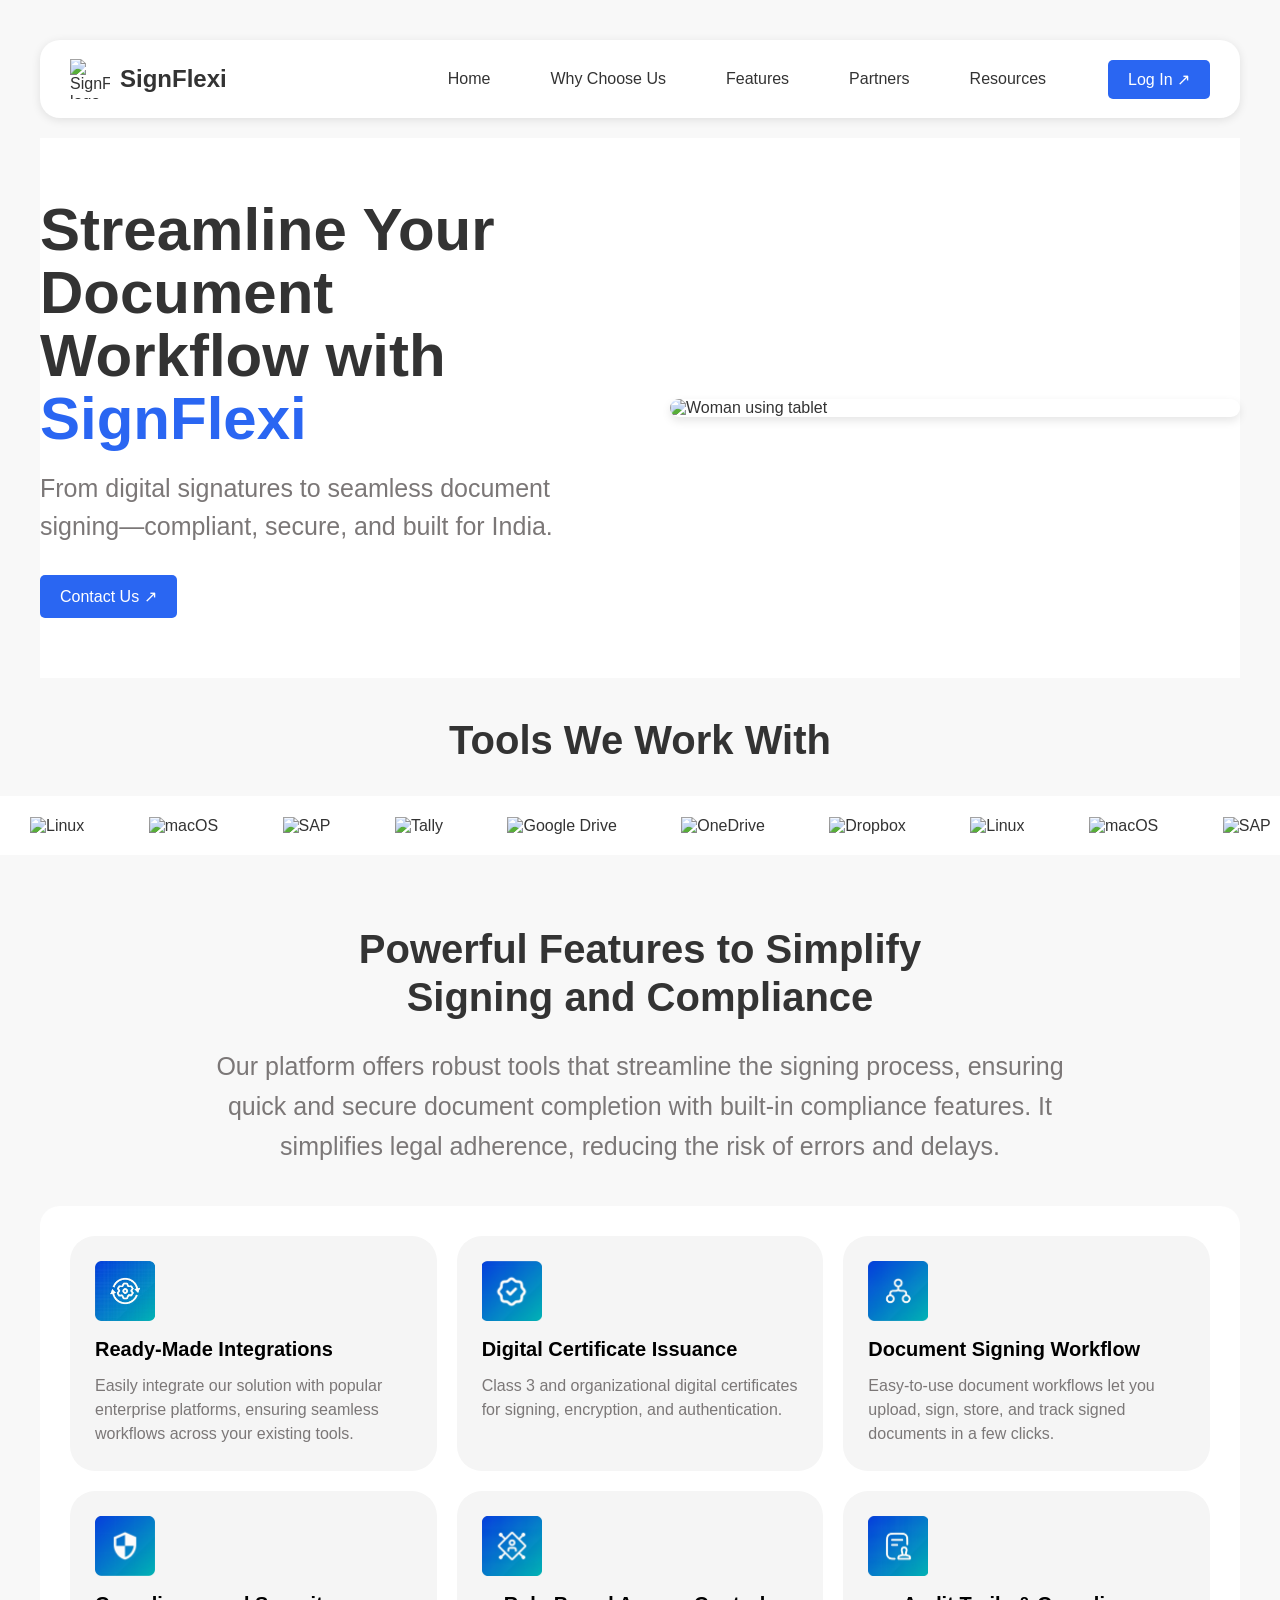
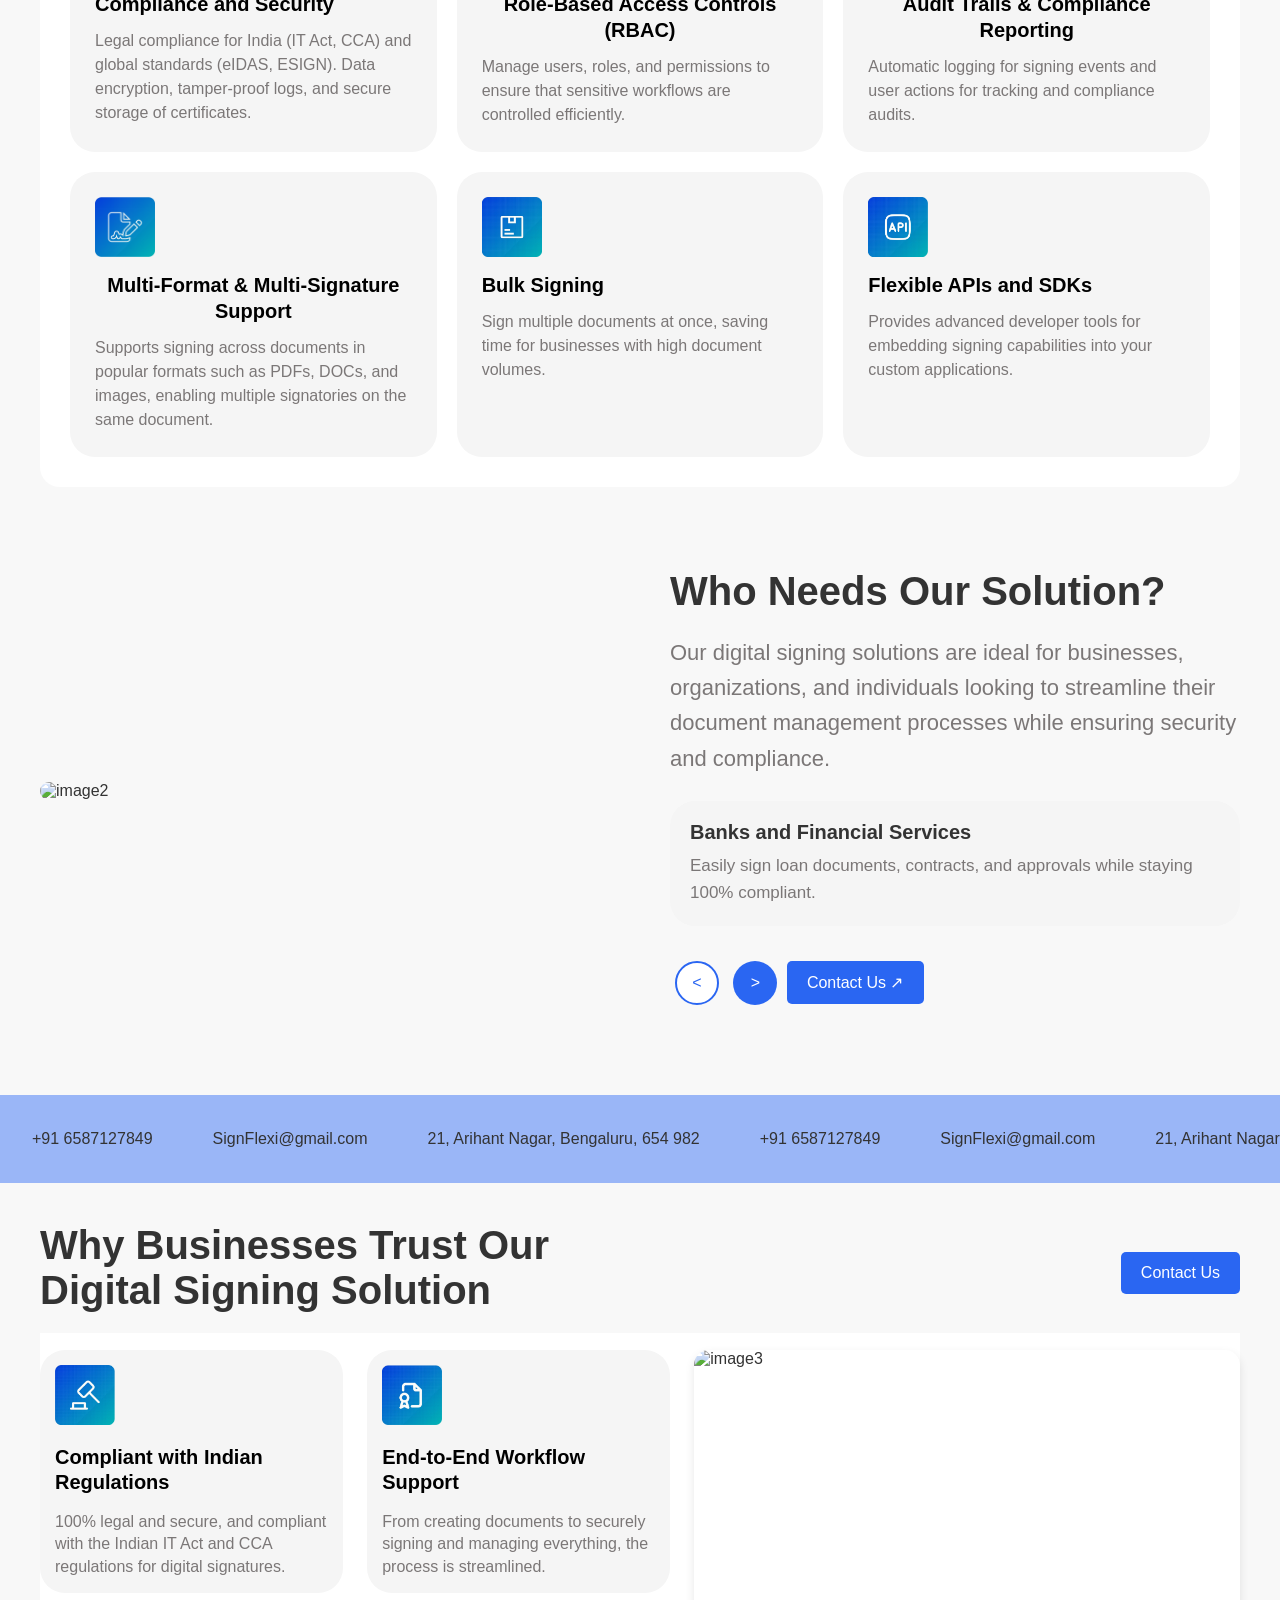
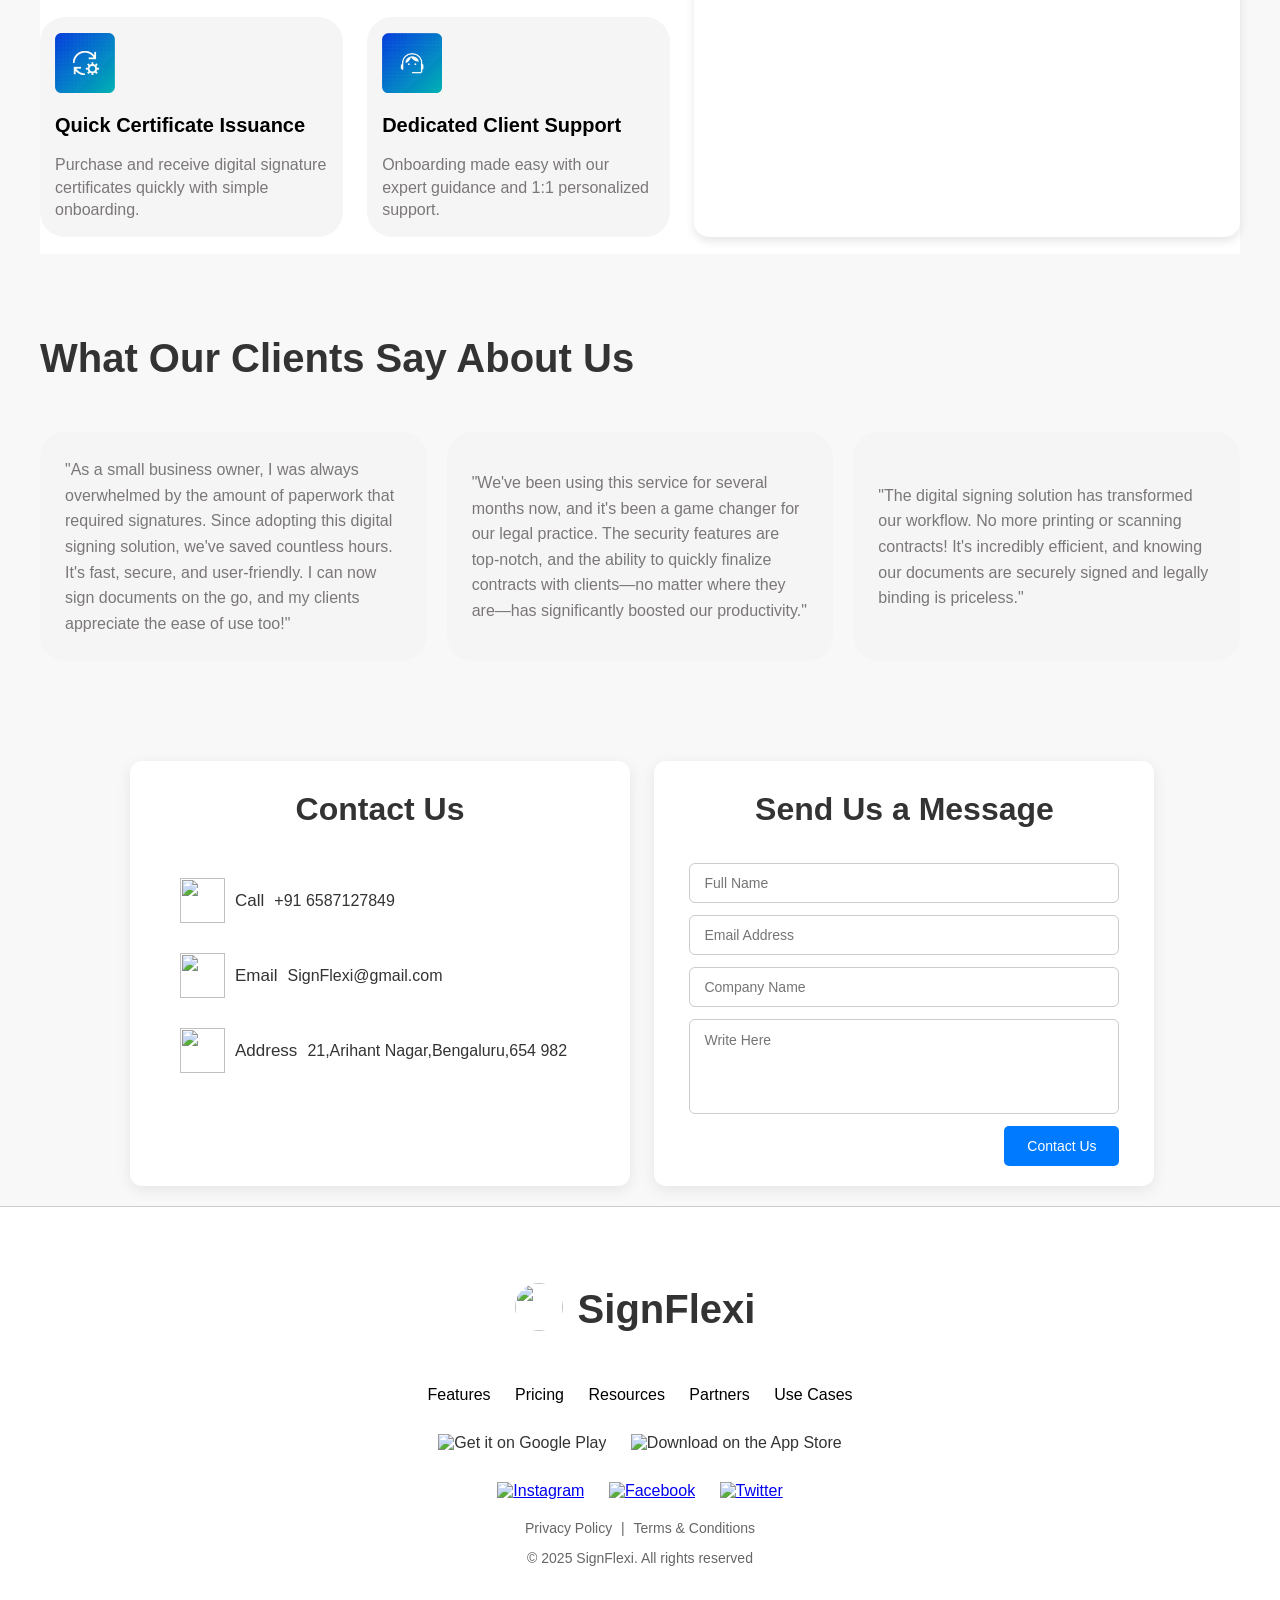
==== commit 9140c49e: "Implement feature X to enhance user experience and optimize performance" ====
--- a/index.html
+++ b/index.html
@@ -4,7 +4,7 @@
 <head>
     <meta charset="UTF-8">
     <meta name="viewport" content="width=device-width, initial-scale=1.0">
-    <title>Document</title>
+    <title>SignFlexi</title>
     <style>
         body {
             font-family: Arial, sans-serif;
@@ -565,64 +565,92 @@
             width: 655px;
         }
 
+        .tr {
+            width: min(1200px, calc(100% - 40px));
+            margin: 40px auto 20px;
+            display: flex;
+            align-items: center;
+            justify-content: space-between;
+            gap: 20px;
+        }
+
+        .tr h2 {
+            margin: 0;
+            text-align: left;
+        }
+
+        .tr a {
+            position: static;
+            flex-shrink: 0;
+        }
+
         .trust-card h2 {
             text-align: left;
-            margin-top: 16px;
+            margin: 16px 0 0;
             font-size: 20px;
+            line-height: 1.25;
         }
 
         .trust-card p {
             text-align: left;
-            margin-top: 16px;
+            margin: 16px 0 0;
             color: #7b7777;
-
+            line-height: 1.4;
         }
 
 
         .trust-card img {
             height: 60px;
             width: 60px;
+            object-fit: contain;
         }
 
         .trust {
+            width: min(1200px, calc(100% - 40px));
+            margin: 0 auto;
+            padding: 17px 0;
+            display: grid;
+            grid-template-columns: repeat(2, minmax(0, 1fr)) minmax(0, 1.8fr);
+            grid-template-rows: repeat(2, minmax(0, auto));
+            gap: 24px;
+            background: white;
+        }
+
+        .trust-card {
+            width: 100%;
+            max-width: none;
+            min-width: 0;
+            text-align: left;
+            margin: 0;
+            box-sizing: border-box;
+            height: auto;
+            min-height: 220px;
+        }
+
+        .container4 {
+            display: contents;
+        }
+
+        .container5 {
+            display: contents;
+        }
+
+        .image3 {
+            grid-column: 3;
+            grid-row: 1 / span 2;
+            min-width: 0;
             display: flex;
-            align-items: center;
-            justify-content: space-between;
-            padding: 17px 100px;
-            background: white;
-            margin: 0px;
-        }
-
-        .trust-card {
-            max-width: 50%;
-            text-align: left;
-            margin-bottom: 20px;
-            margin-left: 10px;
-            margin-right: 20px;
-        }
-
-        .container4 {
-            margin-right: -308px;
-            margin-bottom: -2px;
-            margin-top: 20px;
-        }
-
-        .container5 {
-            margin-right: -308px;
-            margin-bottom: -2px;
-            margin-top: 20px;
+            align-items: stretch;
         }
 
         .image3 img {
-            width: 600px;
+            width: 100%;
+            height: 100%;
+            min-height: 220px;
+            object-fit: cover;
             border-radius: 15px;
             box-shadow: 0 4px 10px rgba(0, 0, 0, 0.1);
-            margin-top: -10px;
-        }
-
-        .tr a {
-            position: relative;
-            left: 1332px;
+            margin: 0;
         }
 
         .review-card,
@@ -1227,6 +1255,8 @@
 
             .trust {
                 padding: 20px 35px;
+                grid-template-columns: repeat(2, minmax(0, 1fr));
+                grid-template-rows: auto;
             }
 
             .trust-card {
@@ -1242,6 +1272,12 @@
             .image3 img {
                 width: min(100%, 500px);
                 height: auto;
+            }
+
+            .image3 {
+                grid-column: 1 / -1;
+                grid-row: auto;
+                justify-content: center;
             }
 
             .tr a {
@@ -1700,7 +1736,7 @@
             .image3 img {
                 width: min(100%, 600px);
                 height: auto;
-
+                min-height: 0;
                 margin: 10px auto;
             }
 
@@ -2318,7 +2354,7 @@
     <section class="hero">
         <div class="hero-text">
             <h1>Streamline Your Document Workflow with <span>SignFlexi</span></h1>
-            <p>From Digital Signatures to Seamless Document Signing- Compliant, Secure, and Built for India.</p>
+            <p>From digital signatures to seamless document signing—compliant, secure, and built for India.</p>
             <a href="#" class="cta-btn">Contact Us &#8599;</a>
         </div>
         <div class="hero-image">
@@ -2394,18 +2430,18 @@
                 </div>
                 <div class="feature-card"><img src="img2.jpeg" alt="img">
                     <h2>Digital Certificate Issuance</h2>
-                    <p>class 3 and organizational digital certificates for signing. encryption and authentication.</p>
+                    <p>Class 3 and organizational digital certificates for signing, encryption, and authentication.</p>
                 </div>
                 <div class="feature-card"><img src="img3.jpeg" alt="img">
                     <h2>Document Signing Workflow</h2>
-                    <p>Easy-to-use document workflows upload, sign, store, and track signed documents in a few clicks.
+                    <p>Easy-to-use document workflows let you upload, sign, store, and track signed documents in a few clicks.
                     </p>
                 </div>
             </div>
             <div class="container2">
                 <div class="feature-card"><img src="img4.jpeg" alt="img">
                     <h2>Compliance and Security</h2>
-                    <p>Legal compliance for India (IT Act, CCA) and global standards (eIDAS, ESIGN) Data encryption,
+                    <p>Legal compliance for India (IT Act, CCA) and global standards (eIDAS, ESIGN). Data encryption,
                         tamper-proof logs, and secure storage of certificates.</p>
                 </div>
                 <div class="feature-card"><img src="img5.jpeg" alt="img">
@@ -2422,9 +2458,8 @@
             <div class="container3">
                 <div class="feature-card"><img src="img7.jpeg" alt="img">
                     <h2>Multi-Format & Multi-Signature Support</h2>
-                    <p>Supports signing across documents in popular formates such as PDFs, DOCs, and images. Enable
-                        multiple
-                        signatories on the same document.</p>
+                    <p>Supports signing across documents in popular formats such as PDFs, DOCs, and images, enabling
+                        multiple signatories on the same document.</p>
                 </div>
                 <div class="feature-card"><img src="img8.jpeg" alt="img">
                     <h2>Bulk Signing</h2>
@@ -2432,7 +2467,7 @@
                 </div>
                 <div class="feature-card"><img src="img9.jpeg" alt="img">
                     <h2>Flexible APIs and SDKs</h2>
-                    <p>Provide advanced developer tools for embedding signing compatibilities into your custom
+                    <p>Provides advanced developer tools for embedding signing capabilities into your custom
                         applications.
                     </p>
                 </div>
@@ -2447,13 +2482,13 @@
         </div>
         <div>
             <h2>Who Needs Our Solution?</h2>
-            <p>Our digital signing solutions are ideal for businesses, organization, and individuals looking to
+            <p>Our digital signing solutions are ideal for businesses, organizations, and individuals looking to
                 streamline
                 their document management processes while ensuring security and compliance.</p>
 
             <div class="bank-card">
                 <h5>Banks and Financial Services</h5>
-                <p>Easily sign loan documents, contracts, and approvels while staying 100% compliment.</p>
+                <p>Easily sign loan documents, contracts, and approvals while staying 100% compliant.</p>
             </div>
             <a href="#" class="btn1">
                 <div>
@@ -2473,14 +2508,14 @@
                     <nav>
                         <ul>
                             <li><a href="#">+91 6587127849</a></li>
-                            <li><a href="#">Sign Flexi@gmail.com</a></li>
-                            <li><a href="#">21, Arihant Nagar, Bengluru, 654 982</a></li>
+                            <li><a href="#">SignFlexi@gmail.com</a></li>
+                            <li><a href="#">21, Arihant Nagar, Bengaluru, 654 982</a></li>
                             <li><a href="#">+91 6587127849</a></li>
-                            <li><a href="#">Sign Flexi@gmail.com</a></li>
-                            <li><a href="#">21, Arihant Nagar, Bengluru, 654 982</a></li>
+                            <li><a href="#">SignFlexi@gmail.com</a></li>
+                            <li><a href="#">21, Arihant Nagar, Bengaluru, 654 982</a></li>
                             <li><a href="#">+91 6587127849</a></li>
-                            <li><a href="#">Sign Flexi@gmail.com</a></li>
-                            <li><a href="#">21, Arihant Nagar, Bengluru, 654 982</a></li>
+                            <li><a href="#">SignFlexi@gmail.com</a></li>
+                            <li><a href="#">21, Arihant Nagar, Bengaluru, 654 982</a></li>
                         </ul>
                     </nav>
                 </div>
@@ -2495,26 +2530,26 @@
         <div class="container4">
             <div class="trust-card"><img src="img10.jpeg" alt="">
                 <h2>Compliant with Indian Regulations</h2>
-                <p>100% legal and secure-complaying with the Indian IT Act and CCA regulations for digital signatures.
+                <p>100% legal and secure, and compliant with the Indian IT Act and CCA regulations for digital signatures.
                 </p>
             </div>
             <div class="trust-card"><img src="img11.jpeg" alt="">
                 <h2>End-to-End Workflow Support</h2>
-                <p>From creating documents to securely signing, and managing evrithing is stremlined.</p>
+                <p>From creating documents to securely signing and managing everything, the process is streamlined.</p>
             </div>
         </div>
         <div class="container5">
             <div class="trust-card"><img src="img12.jpeg" alt="">
                 <h2>Quick Certificate Issuance</h2>
-                <p>Purchase and recieve digital signature certificates quickly with simple onboarding.</p>
+                <p>Purchase and receive digital signature certificates quickly with simple onboarding.</p>
             </div>
             <div class="trust-card"><img src="img13.jpeg" alt="">
                 <h2>Dedicated Client Support</h2>
-                <p>onboarding made easy with our expert guidance and 1:1 personalized support.</p>
+                <p>Onboarding made easy with our expert guidance and 1:1 personalized support.</p>
             </div>
         </div>
         <div class="image3">
-            <img src="https://img.freepik.com/premium-photo/serious-middle-aged-woman-headphones-with-digital-tablet-home-couch_116407-18226.jpg?w=1060"
+            <img src="https://startupstockphotos.com/wp-content/uploads/2022/04/ssp128-2000x1333.jpg"
                 alt="image3">
         </div>
     </section>
@@ -2536,13 +2571,14 @@
             <div class="review-card">
                 <p>"We've been using this service for several months now, and it's been a game changer for our legal
                     practice. The security features are top-notch, and the ability to quickly finalize contracts with
-                    clients-no matter where they are has significantly boosted our productivity."</p>
+                    clients—no matter where they are—has significantly boosted our productivity."</p>
             </div>
         </div>
         <div class="container8">
             <div class="review-card">
-                <p>"The digital signing solution has completed our workflow. No more printing, scanning contacts! it's
-                    incedibly efficient, and the knowing our documents are securely sign binding is priceless."</p>
+                <p>"The digital signing solution has transformed our workflow. No more printing or scanning contracts!
+                    It's incredibly efficient, and knowing our documents are securely signed and legally binding is
+                    priceless."</p>
             </div>
         </div>
         </div>
@@ -2554,7 +2590,7 @@
             <p1>Call</p1><span> +91 6587127849</span>
         </p>
         <p><img src="https://freepngimg.com/save/webp/64774-computer-gmail-email-icons-png-image-high-quality">
-            <p1>Email</p1><span> SignFlexi@example.com</span>
+            <p1>Email</p1><span> SignFlexi@gmail.com</span>
         </p>
         <p><img
                 src="https://toppng.com/uploads/preview/address-mark-comments-address-circle-ico-115630510312zwtnnqcrm.png">
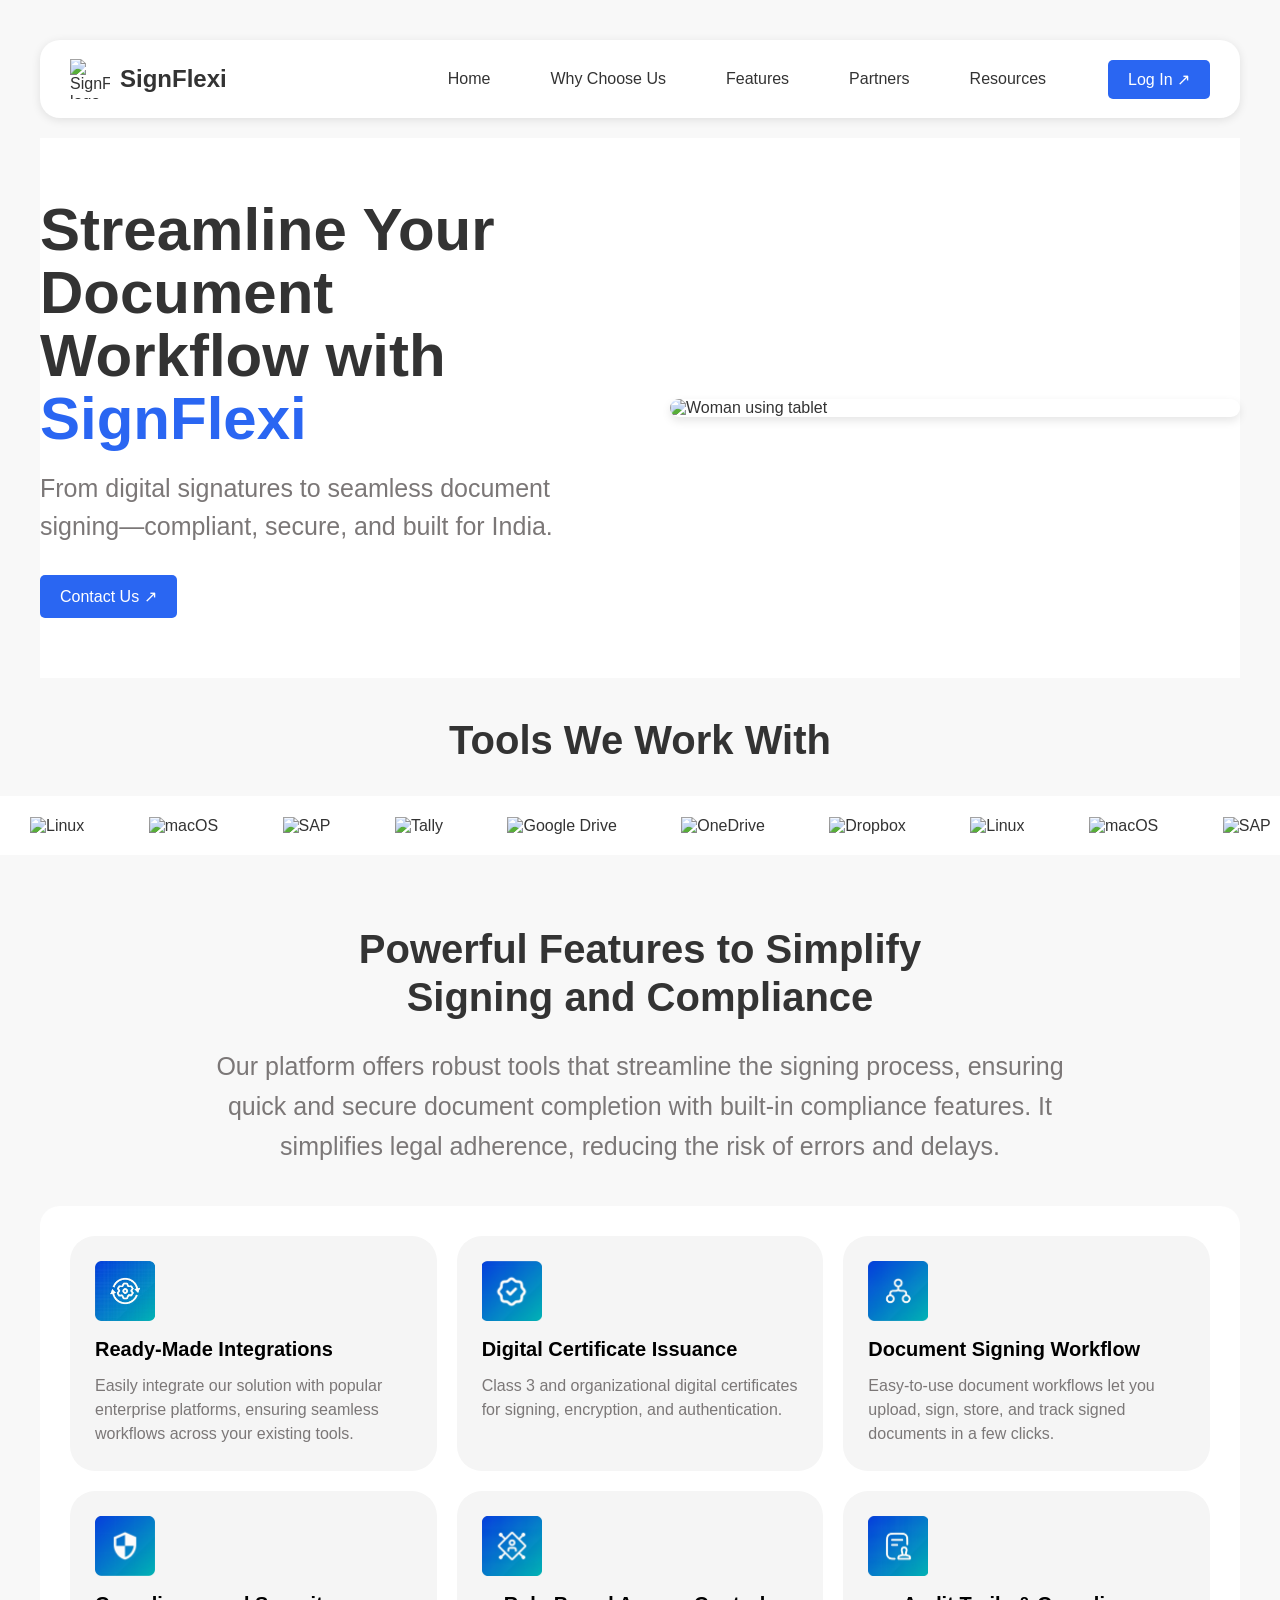
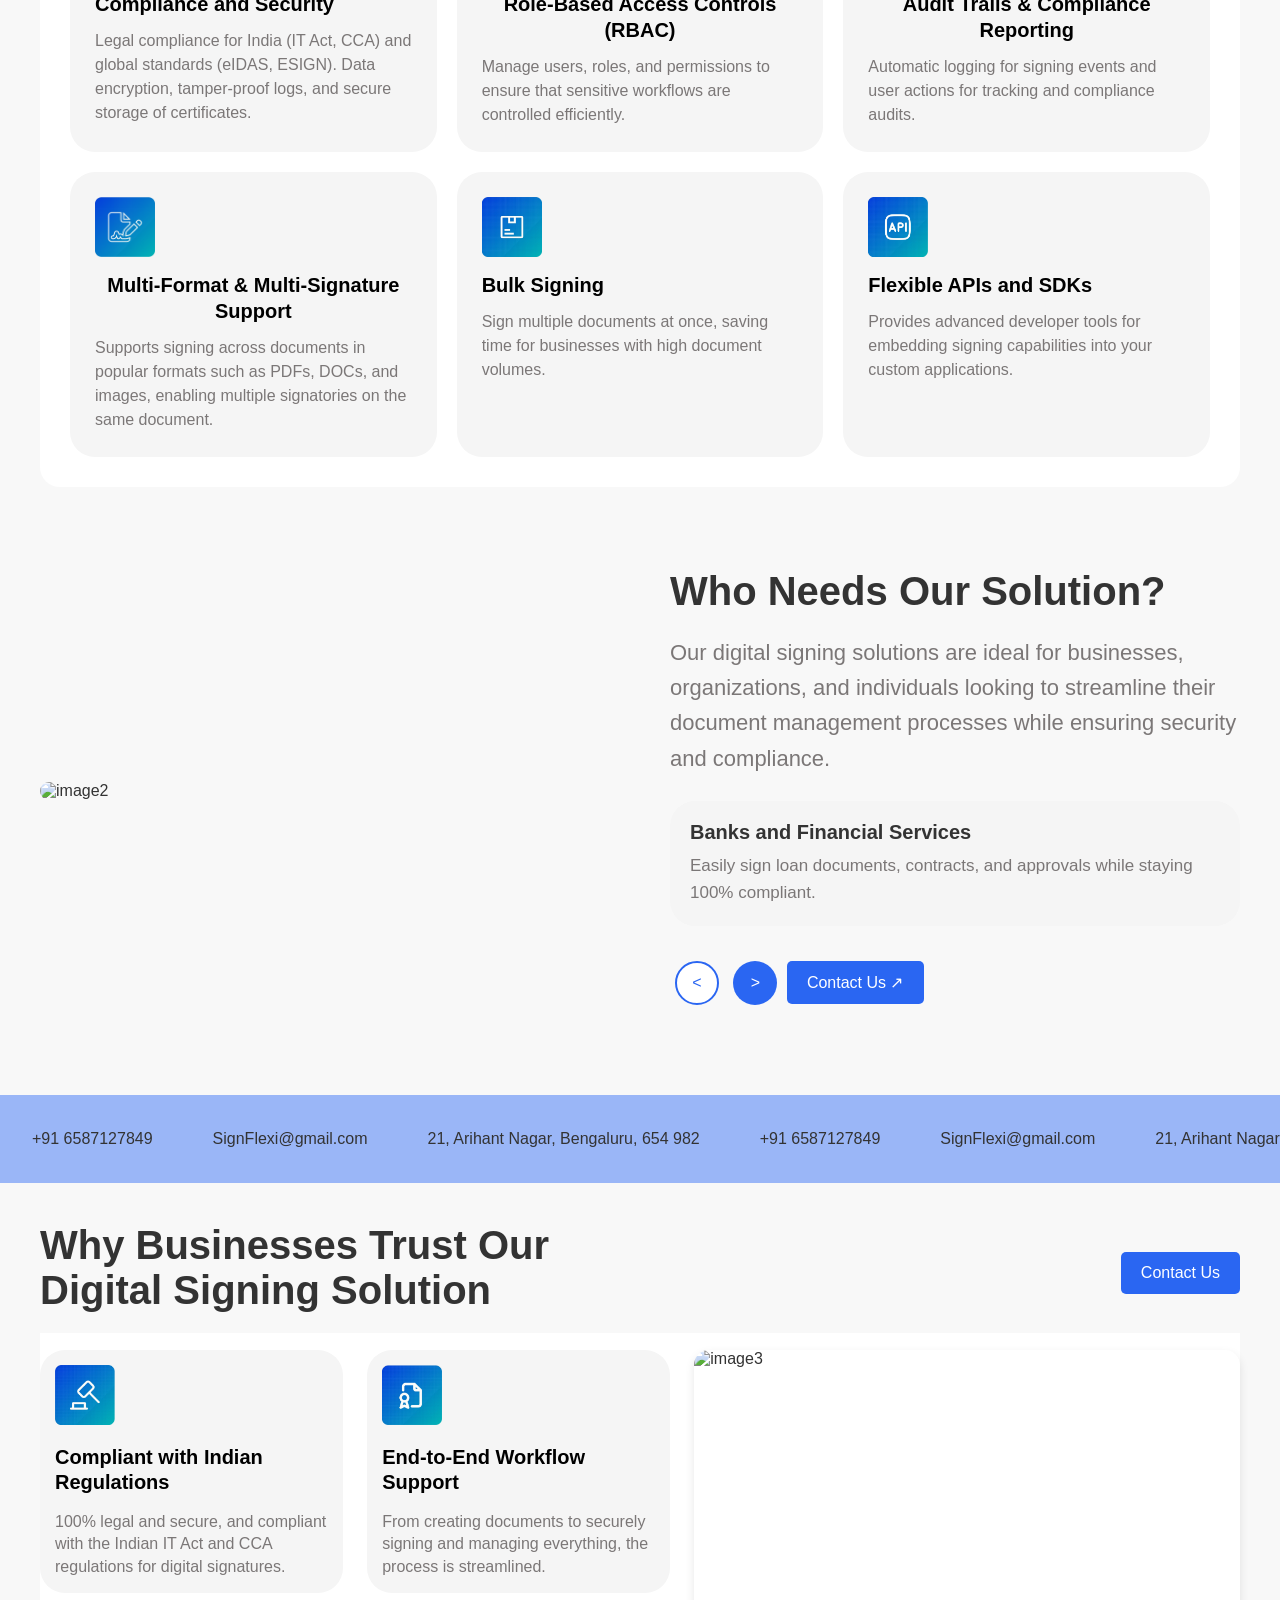
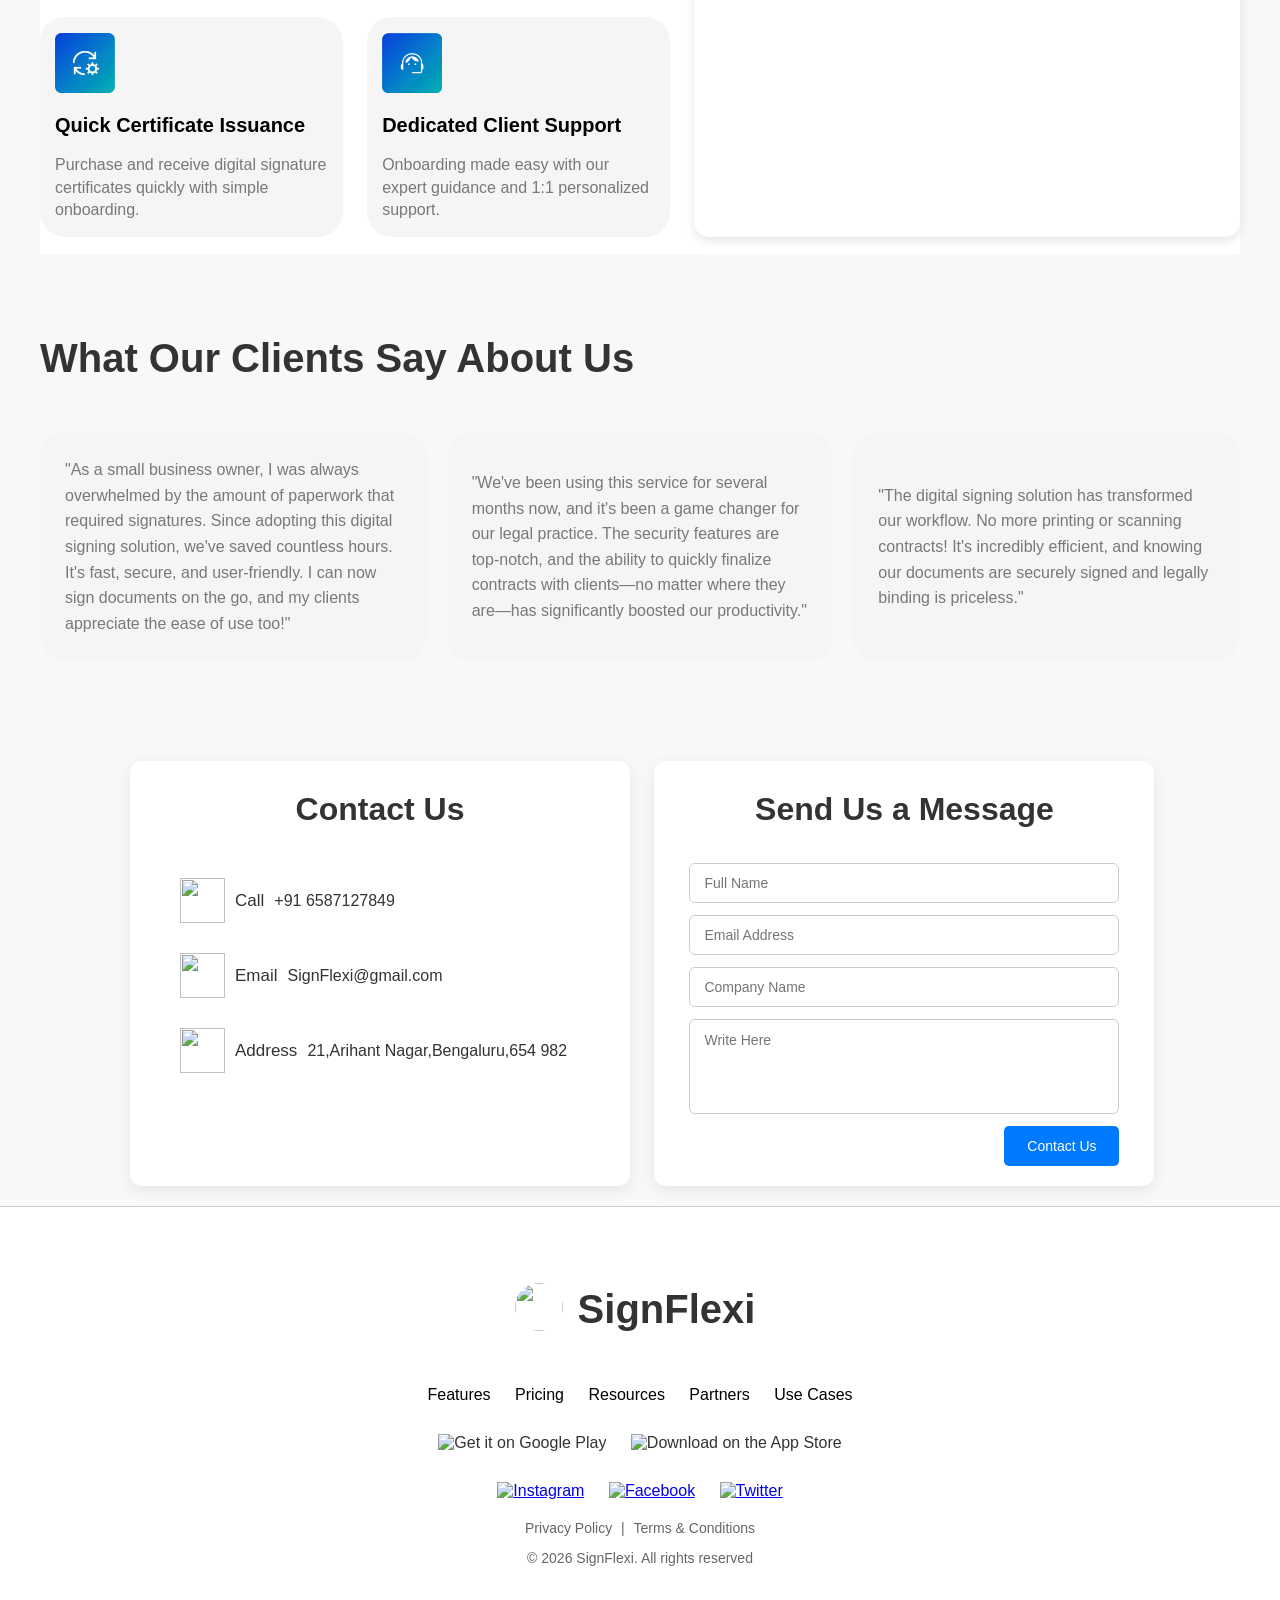
==== commit b5e262f9: "Enhance contact form styles for improved layout and responsiveness" ====
--- a/index.html
+++ b/index.html
@@ -1801,7 +1801,29 @@
        CONTACT + MESSAGE
     ========================= */
 
-            .contact-form,
+            .contact-form{
+                width: calc(100% - 30px) !important;
+                max-width: 500px;
+
+                height: auto !important;
+                min-height: 400px;
+
+                display: flex !important;
+                flex-direction: column;
+
+                position: static !important;
+
+                margin: 15px auto !important;
+
+                left: auto !important;
+                right: auto !important;
+                top: auto !important;
+
+                padding: 25px !important;
+
+                box-sizing: border-box;
+            }
+
             .message-form {
                 width: calc(100% - 30px) !important;
                 max-width: 500px;
@@ -1825,7 +1847,16 @@
                 box-sizing: border-box;
             }
 
-            .contact-form h2,
+            .contact-form h2 {
+                position: static !important;
+
+                margin: 0 0 30px !important;
+
+                text-align: center;
+
+                font-size: 28px;
+            }
+
             .message-form h2 {
                 position: static !important;
 
@@ -1839,15 +1870,16 @@
             .contact-form p {
                 display: grid;
 
-                grid-template-columns: 45px 65px 1fr;
-
-                align-items: center;
-
-                gap: 8px;
+                grid-template-columns: 45px minmax(0, 1fr);
+
+                align-items: start;
+
+                gap: 4px 10px;
 
                 margin: 12px 0 !important;
 
                 position: static !important;
+                min-width: 0;
             }
 
             .contact-form p img {
@@ -1855,6 +1887,14 @@
                 height: 40px;
 
                 position: static !important;
+                grid-row: 1 / span 2;
+                align-self: center;
+            }
+
+            .contact-form p p1,
+            .contact-form p span {
+                grid-column: 2;
+                min-width: 0;
             }
 
             .contact-form p p1 {
@@ -1869,6 +1909,8 @@
                 font-size: 14px;
 
                 line-height: 1.4;
+                min-width: 0;
+                overflow-wrap: anywhere;
             }
 
             .message-form form {
@@ -2187,7 +2229,16 @@
        CONTACT + MESSAGE
     ========================= */
 
-            .contact-form,
+            .contact-form {
+                width: calc(100% - 20px) !important;
+
+                min-height: 270px;
+
+                padding: 20px !important;
+
+                border-radius: 12px;
+            }
+
             .message-form {
                 width: calc(100% - 20px) !important;
 
@@ -2206,9 +2257,9 @@
             }
 
             .contact-form p {
-                grid-template-columns: 40px 55px 1fr;
-
-                gap: 6px;
+                grid-template-columns: 40px minmax(0, 1fr);
+
+                gap: 4px 8px;
             }
 
             .contact-form p img {
@@ -2303,7 +2354,7 @@
             }
 
             .contact-form p {
-                grid-template-columns: 35px 50px 1fr;
+                grid-template-columns: 35px minmax(0, 1fr);
             }
 
             .contact-form p span {
@@ -2646,7 +2697,7 @@
         </div>
         <div class="footer-bottom">
             <a href="#">Privacy Policy</a> | <a href="#">Terms & Conditions</a>
-            <p>&copy; 2025 SignFlexi. All rights reserved</p>
+            <p>&copy; 2026 SignFlexi. All rights reserved</p>
         </div>
     </footer>
 
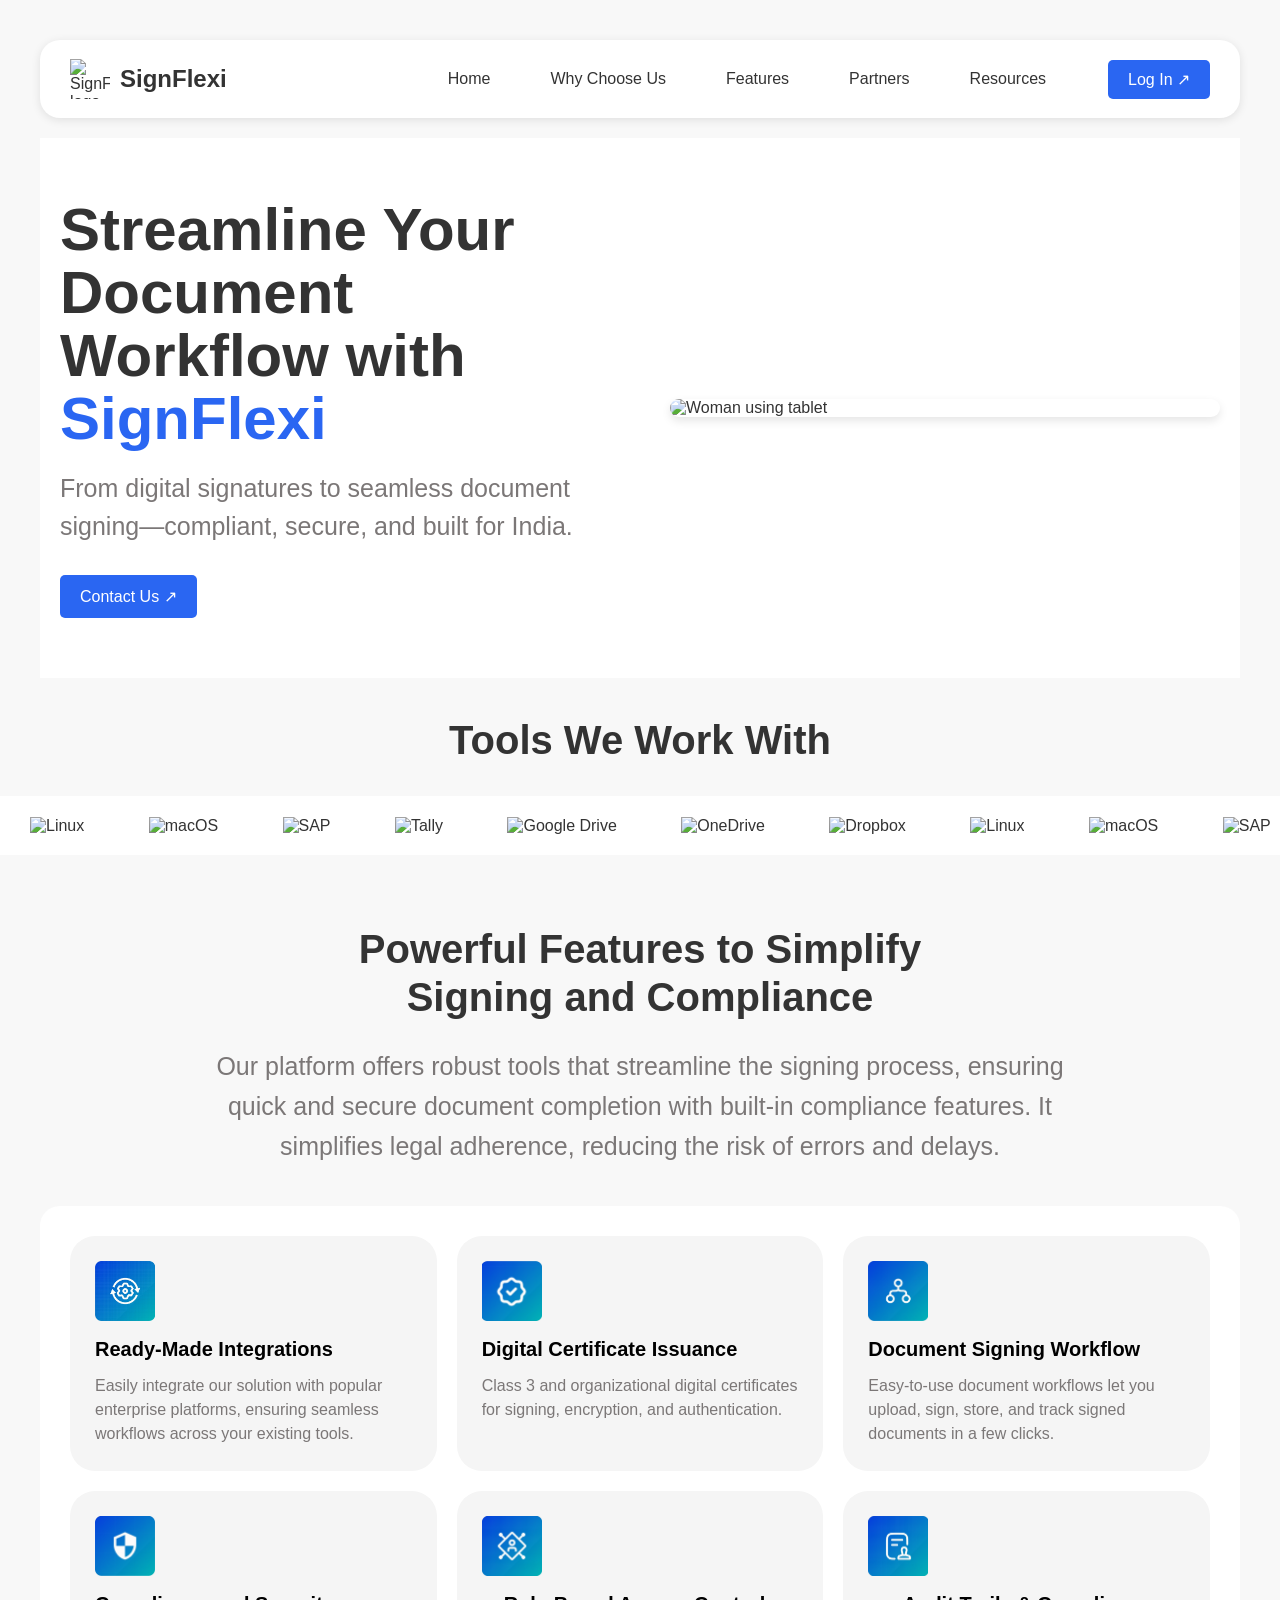
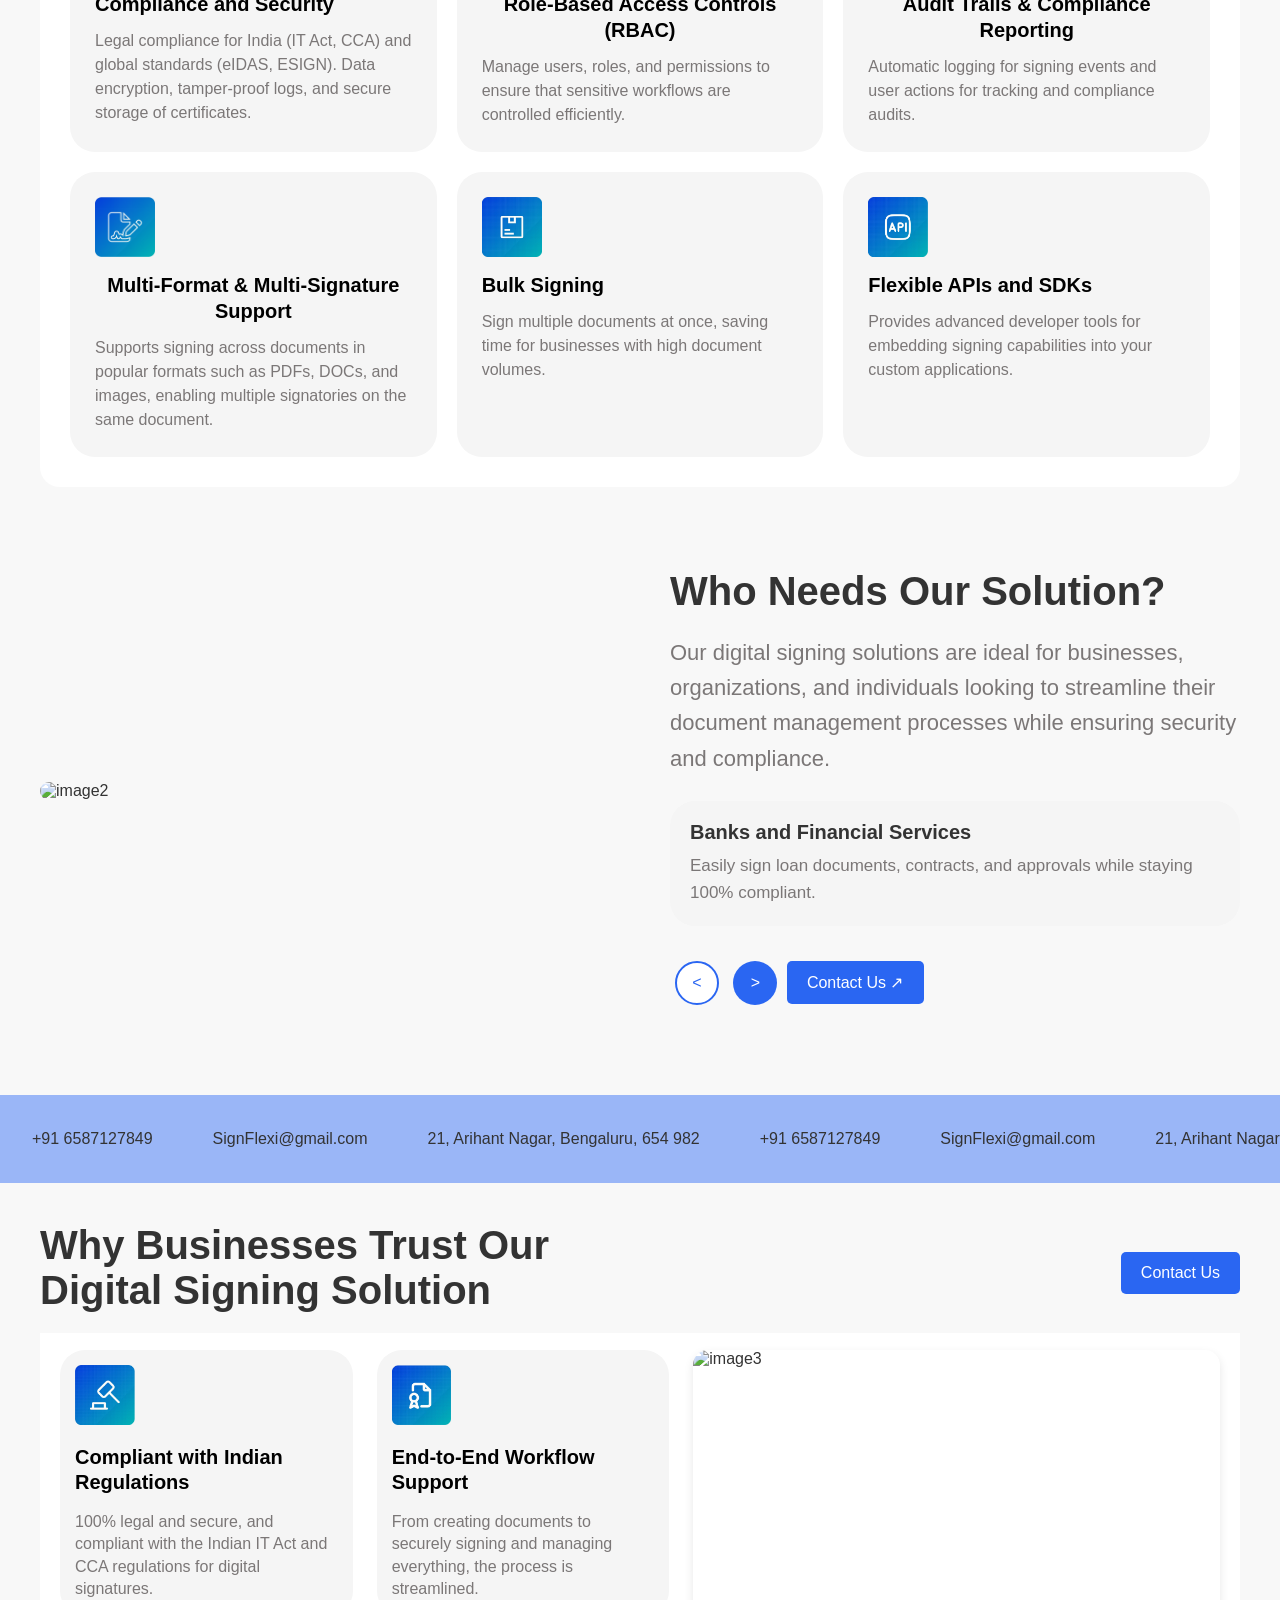
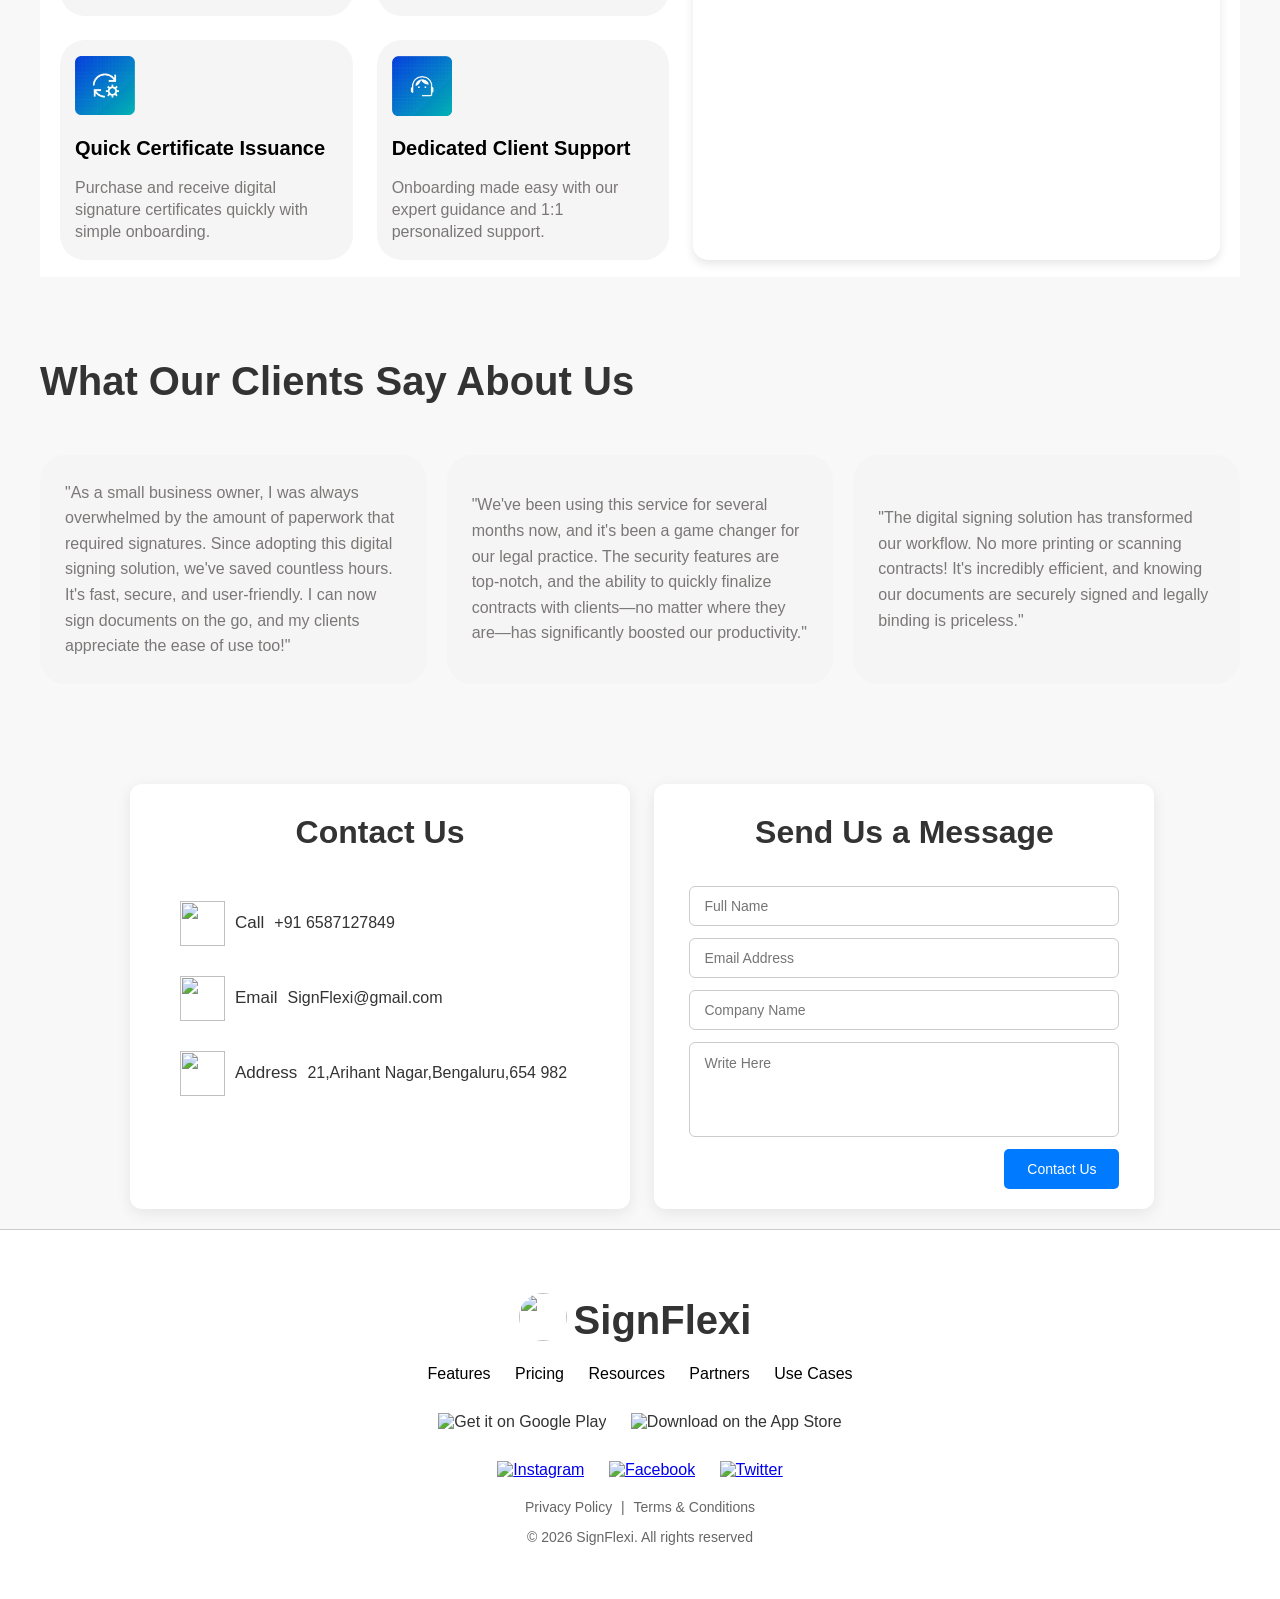
==== commit 4537a481: "Adjust padding in trust section and logo section for improved layout consistency" ====
--- a/index.html
+++ b/index.html
@@ -172,7 +172,7 @@
             justify-content: space-between;
             gap: 60px;
 
-            padding: 60px 0;
+            padding: 60px 20px;
             background: white;
         }
 
@@ -608,7 +608,7 @@
         .trust {
             width: min(1200px, calc(100% - 40px));
             margin: 0 auto;
-            padding: 17px 0;
+            padding: 17px 20px;
             display: grid;
             grid-template-columns: repeat(2, minmax(0, 1fr)) minmax(0, 1.8fr);
             grid-template-rows: repeat(2, minmax(0, auto));
@@ -1002,8 +1002,8 @@
             display: flex;
             justify-content: center;
             align-items: center;
-            gap: 10px;
-            margin-bottom: 20px;
+            gap: 2px;
+            max-height: 95px;
         }
 
         .logo-section img {
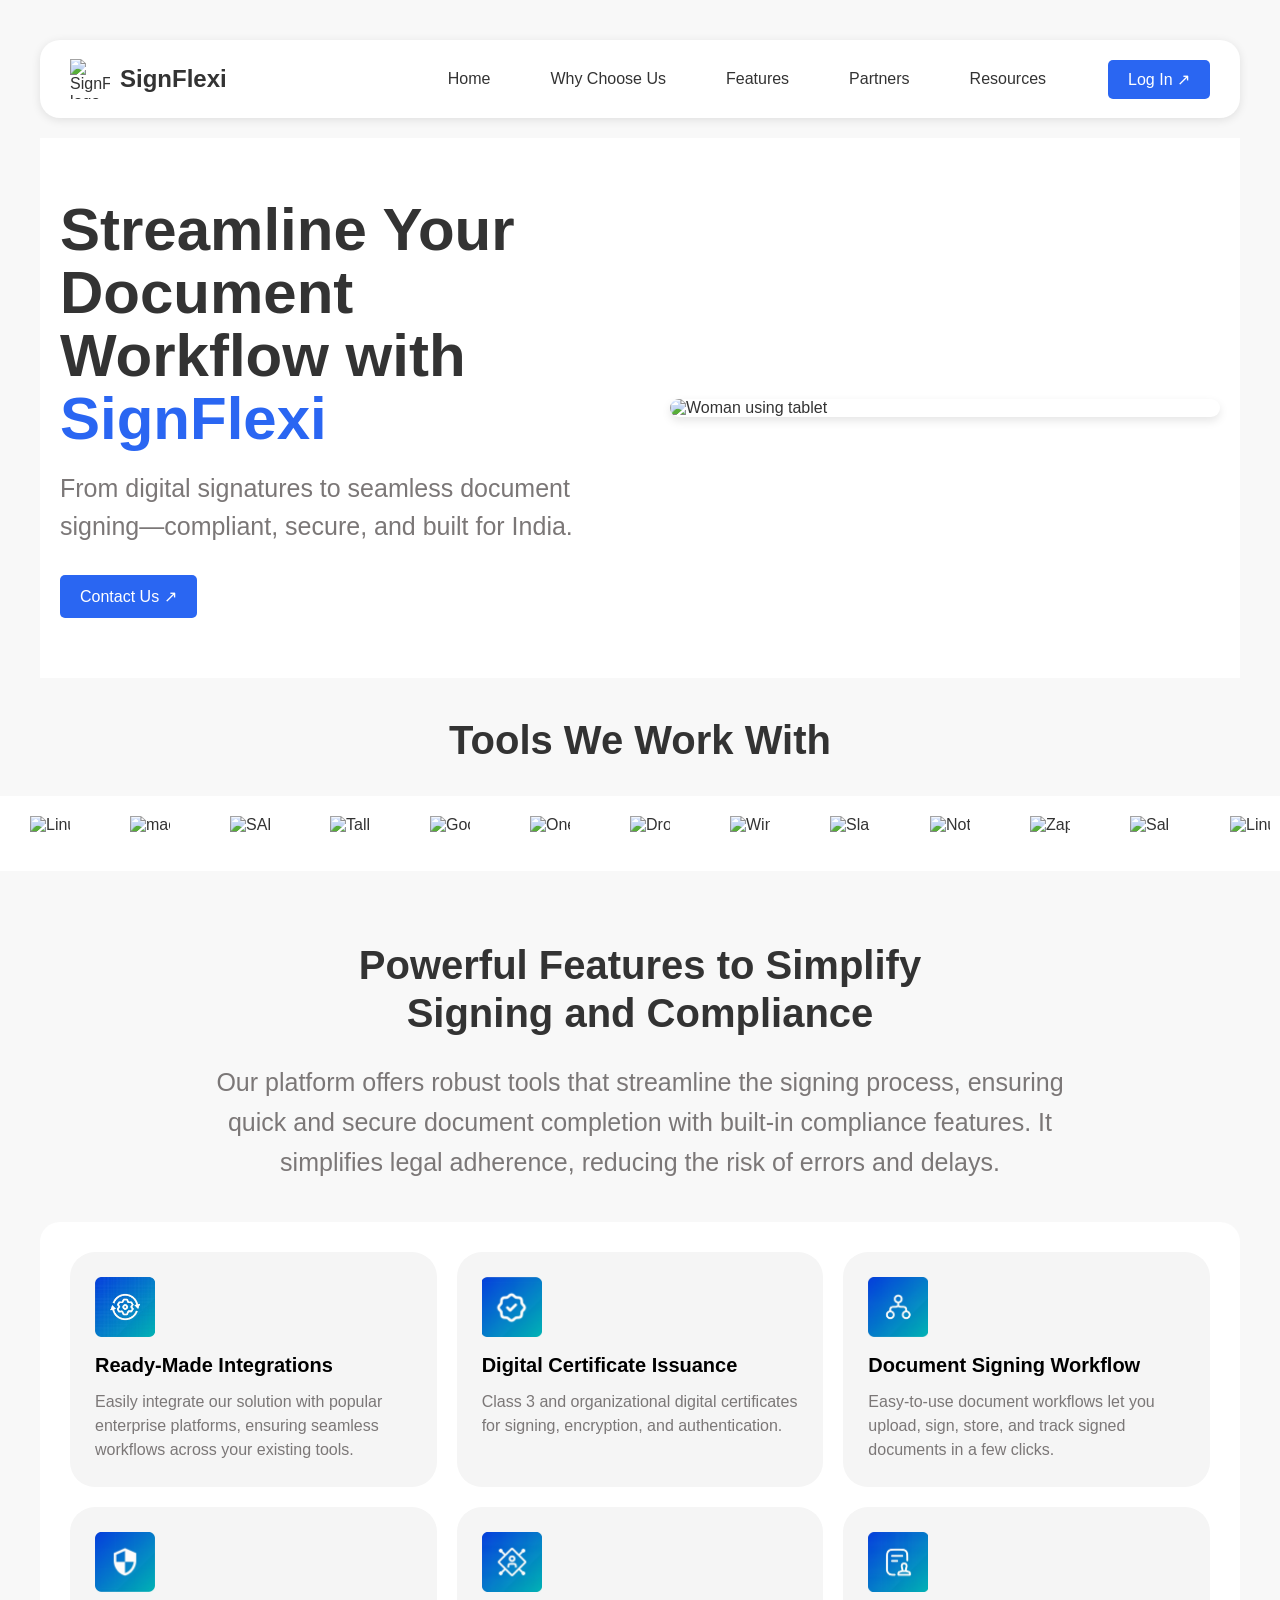
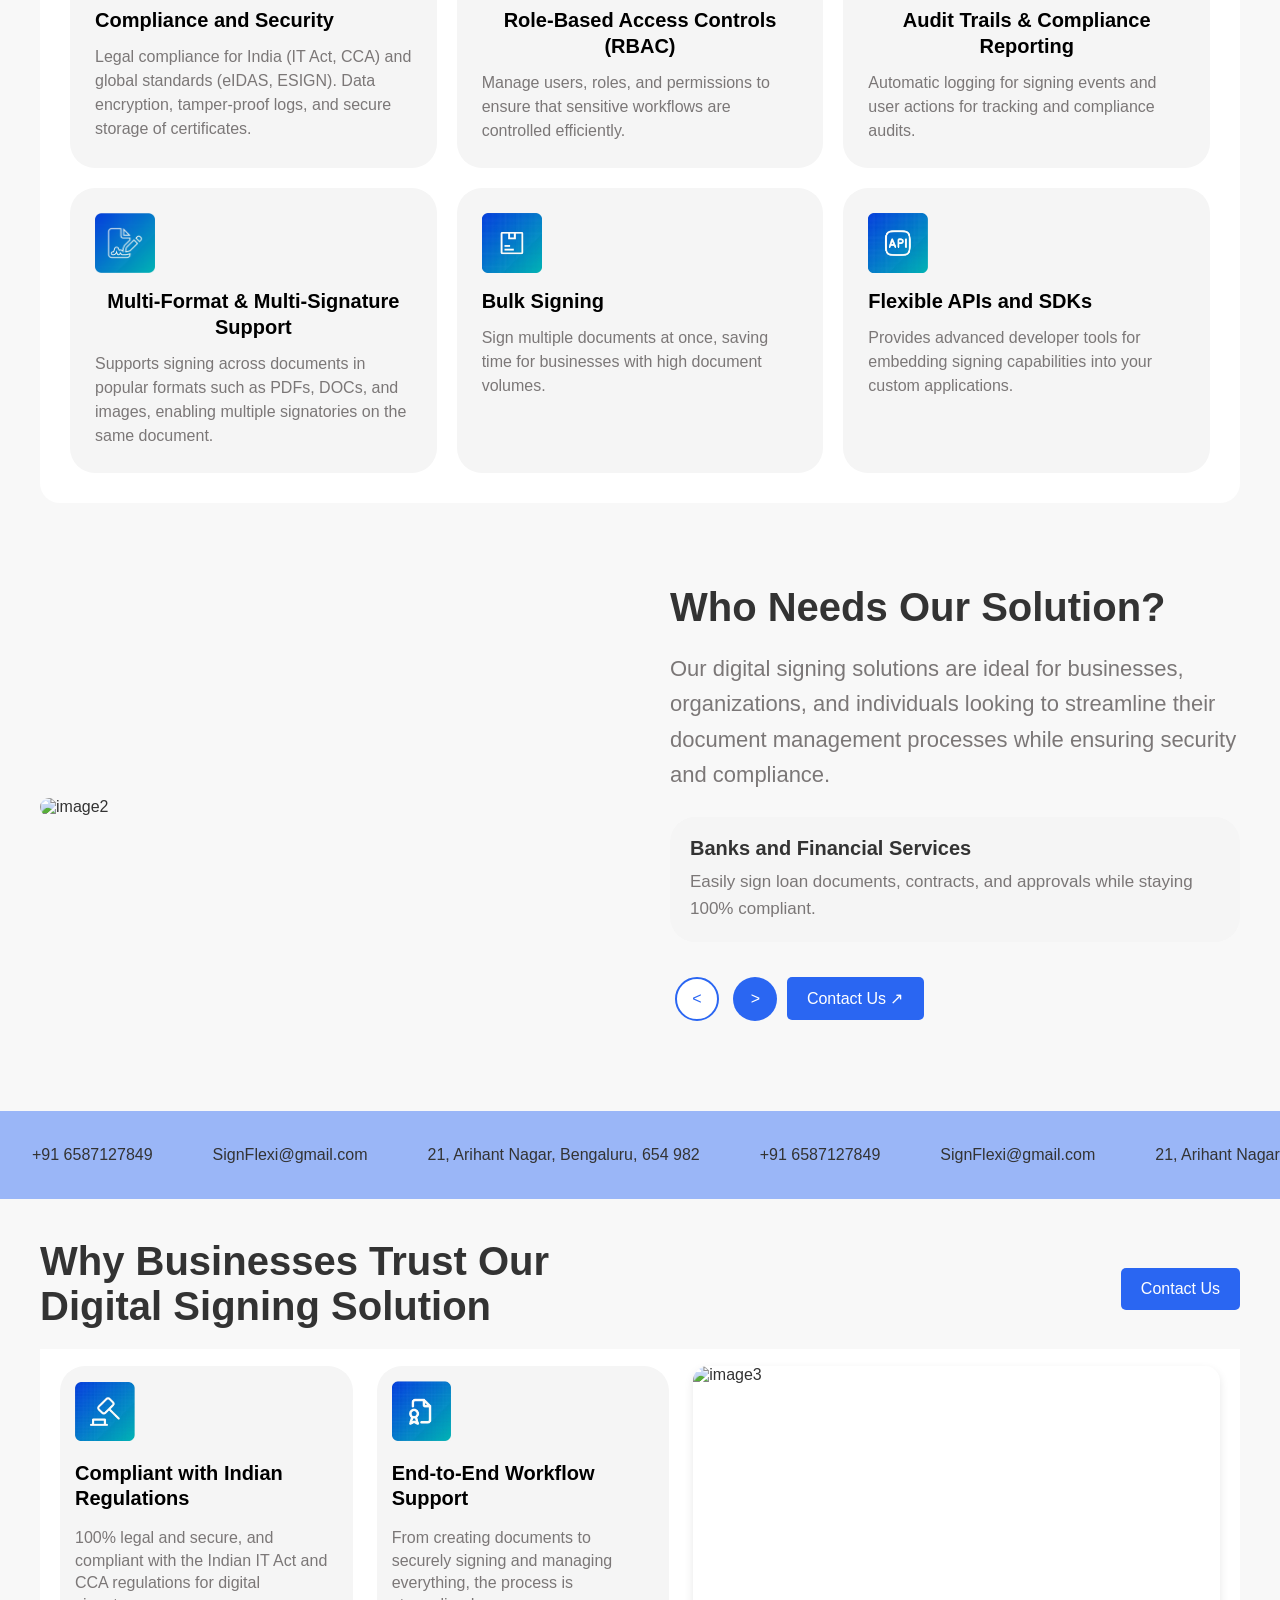
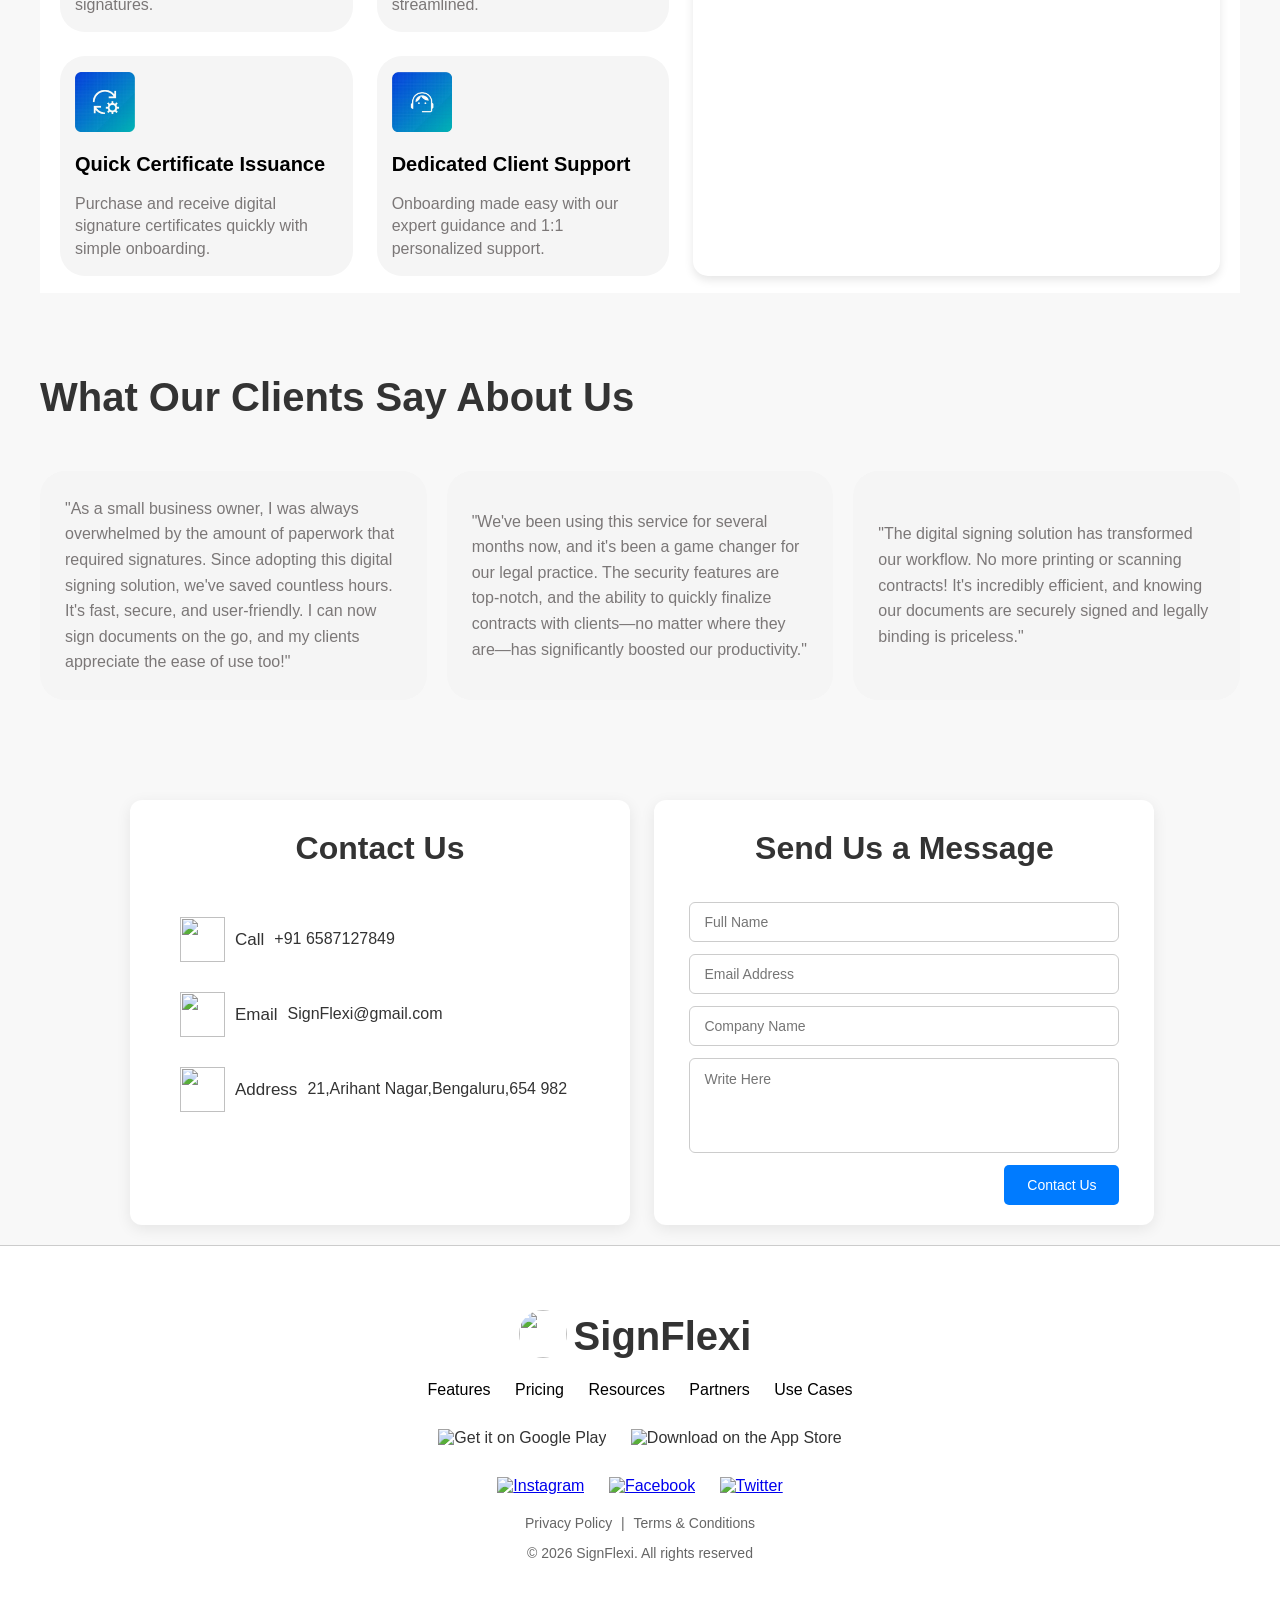
==== commit fcc9ebb8: "Replace logo images with inline SVG data URIs for improved performance and scalability" ====
--- a/index.html
+++ b/index.html
@@ -242,14 +242,24 @@
         }
 
         .logo-strip {
-            display: inline-block;
-            animation: 0s scroll 30s linear infinite;
+            display: block;
+            width: max-content;
+            animation: logo-scroll 30s linear infinite;
+            will-change: transform;
+        }
+
+        .tool-logos {
+            display: flex;
+            align-items: center;
+            width: max-content;
         }
 
         .logo-strip img {
             height: 35px;
+            width: 40px;
             margin: 0 30px;
             vertical-align: middle;
+            object-fit: contain;
         }
 
         @keyframes scroll {
@@ -259,6 +269,38 @@
 
             to {
                 transform: translateX(-100%);
+            }
+        }
+
+        @keyframes logo-scroll {
+            to {
+                transform: translateX(-33.333%);
+            }
+        }
+
+        .logo-container:hover .logo-strip {
+            animation-play-state: paused;
+        }
+
+        @media (prefers-reduced-motion: reduce) {
+            .logo-strip {
+                width: 100%;
+                animation: none;
+                will-change: auto;
+            }
+
+            .tool-logos {
+                width: 100%;
+                flex-wrap: wrap;
+                justify-content: center;
+            }
+
+            .tool-logos img:nth-child(n + 13) {
+                display: none;
+            }
+
+            .logo-strip img {
+                margin: 0 12px;
             }
         }
 
@@ -2421,40 +2463,47 @@
         <div class="logo-container">
             <div class="logo-strip">
                 <div class="tool-logos">
-                    <!-- Repeat logos for smooth loop -->
-                    <img src="https://encrypted-tbn0.gstatic.com/images?q=tbn:ANd9GcSCmXtLPjBXMhNAvJzFKHHHYA3cZ1Lw01mK4w&s"
-                        alt="Linux">
-                    <img src="https://logospng.org/wp-content/uploads/macos.png" alt="macOS">
-                    <img src="https://upload.wikimedia.org/wikipedia/commons/thumb/5/59/SAP_2011_logo.svg/1200px-SAP_2011_logo.svg.png"
-                        alt="SAP">
-                    <img src="https://solnetindia.com/wp-content/uploads/2024/10/tally.png" alt="Tally">
-                    <img src="https://upload.wikimedia.org/wikipedia/commons/f/fb/Google_Drive_-_New_Logo.png"
-                        alt="Google Drive">
-                    <img src="https://www.cdnlogo.com/logos/o/52/onedrive.svg" alt="OneDrive">
-                    <img src="https://upload.wikimedia.org/wikipedia/commons/2/23/Dropbox_Logo_01.svg" alt="Dropbox">
-
-                    <!-- Repeat again -->
-                    <img src="https://encrypted-tbn0.gstatic.com/images?q=tbn:ANd9GcSCmXtLPjBXMhNAvJzFKHHHYA3cZ1Lw01mK4w&s"
-                        alt="Linux">
-                    <img src="https://logospng.org/wp-content/uploads/macos.png" alt="macOS">
-                    <img src="https://upload.wikimedia.org/wikipedia/commons/thumb/5/59/SAP_2011_logo.svg/1200px-SAP_2011_logo.svg.png"
-                        alt="SAP">
-                    <img src="https://solnetindia.com/wp-content/uploads/2024/10/tally.png" alt="Tally">
-                    <img src="https://upload.wikimedia.org/wikipedia/commons/f/fb/Google_Drive_-_New_Logo.png"
-                        alt="Google Drive">
-                    <img src="https://www.cdnlogo.com/logos/o/52/onedrive.svg" alt="OneDrive">
-                    <img src="https://upload.wikimedia.org/wikipedia/commons/2/23/Dropbox_Logo_01.svg" alt="Dropbox">
-
-                    <img src="https://encrypted-tbn0.gstatic.com/images?q=tbn:ANd9GcSCmXtLPjBXMhNAvJzFKHHHYA3cZ1Lw01mK4w&s"
-                        alt="Linux">
-                    <img src="https://logospng.org/wp-content/uploads/macos.png" alt="macOS">
-                    <img src="https://upload.wikimedia.org/wikipedia/commons/thumb/5/59/SAP_2011_logo.svg/1200px-SAP_2011_logo.svg.png"
-                        alt="SAP">
-                    <img src="https://solnetindia.com/wp-content/uploads/2024/10/tally.png" alt="Tally">
-                    <img src="https://upload.wikimedia.org/wikipedia/commons/f/fb/Google_Drive_-_New_Logo.png"
-                        alt="Google Drive">
-                    <img src="https://www.cdnlogo.com/logos/o/52/onedrive.svg" alt="OneDrive">
-                    <img src="https://upload.wikimedia.org/wikipedia/commons/2/23/Dropbox_Logo_01.svg" alt="Dropbox">
+                    <!-- Set 1 — SVG logos from cdn.simpleicons.org (tiny, fast, uniform) -->
+                    <img src="https://cdn.simpleicons.org/linux/333333" alt="Linux" width="40" height="40" loading="eager">
+                    <img src="https://cdn.simpleicons.org/apple/333333" alt="macOS" width="40" height="40" loading="eager">
+                    <img src="https://cdn.simpleicons.org/sap/0FAAFF" alt="SAP" width="40" height="40" loading="eager">
+                    <img src="https://cdn.simpleicons.org/googlesheets/0F9D58" alt="Tally" width="40" height="40" loading="eager">
+                    <img src="https://cdn.simpleicons.org/googledrive/4285F4" alt="Google Drive" width="40" height="40" loading="eager">
+                    <img src="https://cdn-icons-png.flaticon.com/512/732/732221.png" alt="OneDrive" width="40" height="40" loading="eager">
+                    <img src="https://cdn.simpleicons.org/dropbox/0061FF" alt="Dropbox" width="40" height="40" loading="eager">
+                    <img src="https://upload.wikimedia.org/wikipedia/commons/5/5f/Windows_logo_-_2012.svg" alt="Windows" width="40" height="40" loading="eager">
+                    <img src="https://cdn.jsdelivr.net/npm/simple-icons@14.15.0/icons/slack.svg" alt="Slack" width="40" height="40" loading="eager">
+                    <img src="https://cdn.simpleicons.org/notion/333333" alt="Notion" width="40" height="40" loading="eager">
+                    <img src="https://cdn.simpleicons.org/zapier/FF4A00" alt="Zapier" width="40" height="40" loading="eager">
+                    <img src="https://cdn.jsdelivr.net/npm/simple-icons@14.15.0/icons/salesforce.svg" alt="Salesforce" width="40" height="40" loading="eager">
+
+                    <!-- Set 2 — duplicate for seamless scroll loop -->
+                    <img src="https://cdn.simpleicons.org/linux/333333" alt="Linux" width="40" height="40" loading="eager">
+                    <img src="https://cdn.simpleicons.org/apple/333333" alt="macOS" width="40" height="40" loading="eager">
+                    <img src="https://cdn.simpleicons.org/sap/0FAAFF" alt="SAP" width="40" height="40" loading="eager">
+                    <img src="https://cdn.simpleicons.org/googlesheets/0F9D58" alt="Tally" width="40" height="40" loading="eager">
+                    <img src="https://cdn.simpleicons.org/googledrive/4285F4" alt="Google Drive" width="40" height="40" loading="eager">
+                    <img src="https://cdn-icons-png.flaticon.com/512/732/732221.png" alt="OneDrive" width="40" height="40" loading="eager">
+                    <img src="https://cdn.simpleicons.org/dropbox/0061FF" alt="Dropbox" width="40" height="40" loading="eager">
+                    <img src="https://upload.wikimedia.org/wikipedia/commons/5/5f/Windows_logo_-_2012.svg" alt="Windows" width="40" height="40" loading="eager">
+                    <img src="https://cdn.jsdelivr.net/npm/simple-icons@14.15.0/icons/slack.svg" alt="Slack" width="40" height="40" loading="eager">
+                    <img src="https://cdn.simpleicons.org/notion/333333" alt="Notion" width="40" height="40" loading="eager">
+                    <img src="https://cdn.simpleicons.org/zapier/FF4A00" alt="Zapier" width="40" height="40" loading="eager">
+                    <img src="https://cdn.jsdelivr.net/npm/simple-icons@14.15.0/icons/salesforce.svg" alt="Salesforce" width="40" height="40" loading="eager">
+
+                    <!-- Set 3 — third copy for extra-wide screens -->
+                    <img src="https://cdn.simpleicons.org/linux/333333" alt="Linux" width="40" height="40" loading="eager">
+                    <img src="https://cdn.simpleicons.org/apple/333333" alt="macOS" width="40" height="40" loading="eager">
+                    <img src="https://cdn.simpleicons.org/sap/0FAAFF" alt="SAP" width="40" height="40" loading="eager">
+                    <img src="https://cdn.simpleicons.org/googlesheets/0F9D58" alt="Tally" width="40" height="40" loading="eager">
+                    <img src="https://cdn.simpleicons.org/googledrive/4285F4" alt="Google Drive" width="40" height="40" loading="eager">
+                    <img src="https://cdn-icons-png.flaticon.com/512/732/732221.png" alt="OneDrive" width="40" height="40" loading="eager">
+                    <img src="https://cdn.simpleicons.org/dropbox/0061FF" alt="Dropbox" width="40" height="40" loading="eager">
+                    <img src="https://upload.wikimedia.org/wikipedia/commons/5/5f/Windows_logo_-_2012.svg" alt="Windows" width="40" height="40" loading="eager">
+                    <img src="https://cdn.jsdelivr.net/npm/simple-icons@14.15.0/icons/slack.svg" alt="Slack" width="40" height="40" loading="eager">
+                    <img src="https://cdn.simpleicons.org/notion/333333" alt="Notion" width="40" height="40" loading="eager">
+                    <img src="https://cdn.simpleicons.org/zapier/FF4A00" alt="Zapier" width="40" height="40" loading="eager">
+                    <img src="https://cdn.jsdelivr.net/npm/simple-icons@14.15.0/icons/salesforce.svg" alt="Salesforce" width="40" height="40" loading="eager">
 
                 </div>
     </section>
